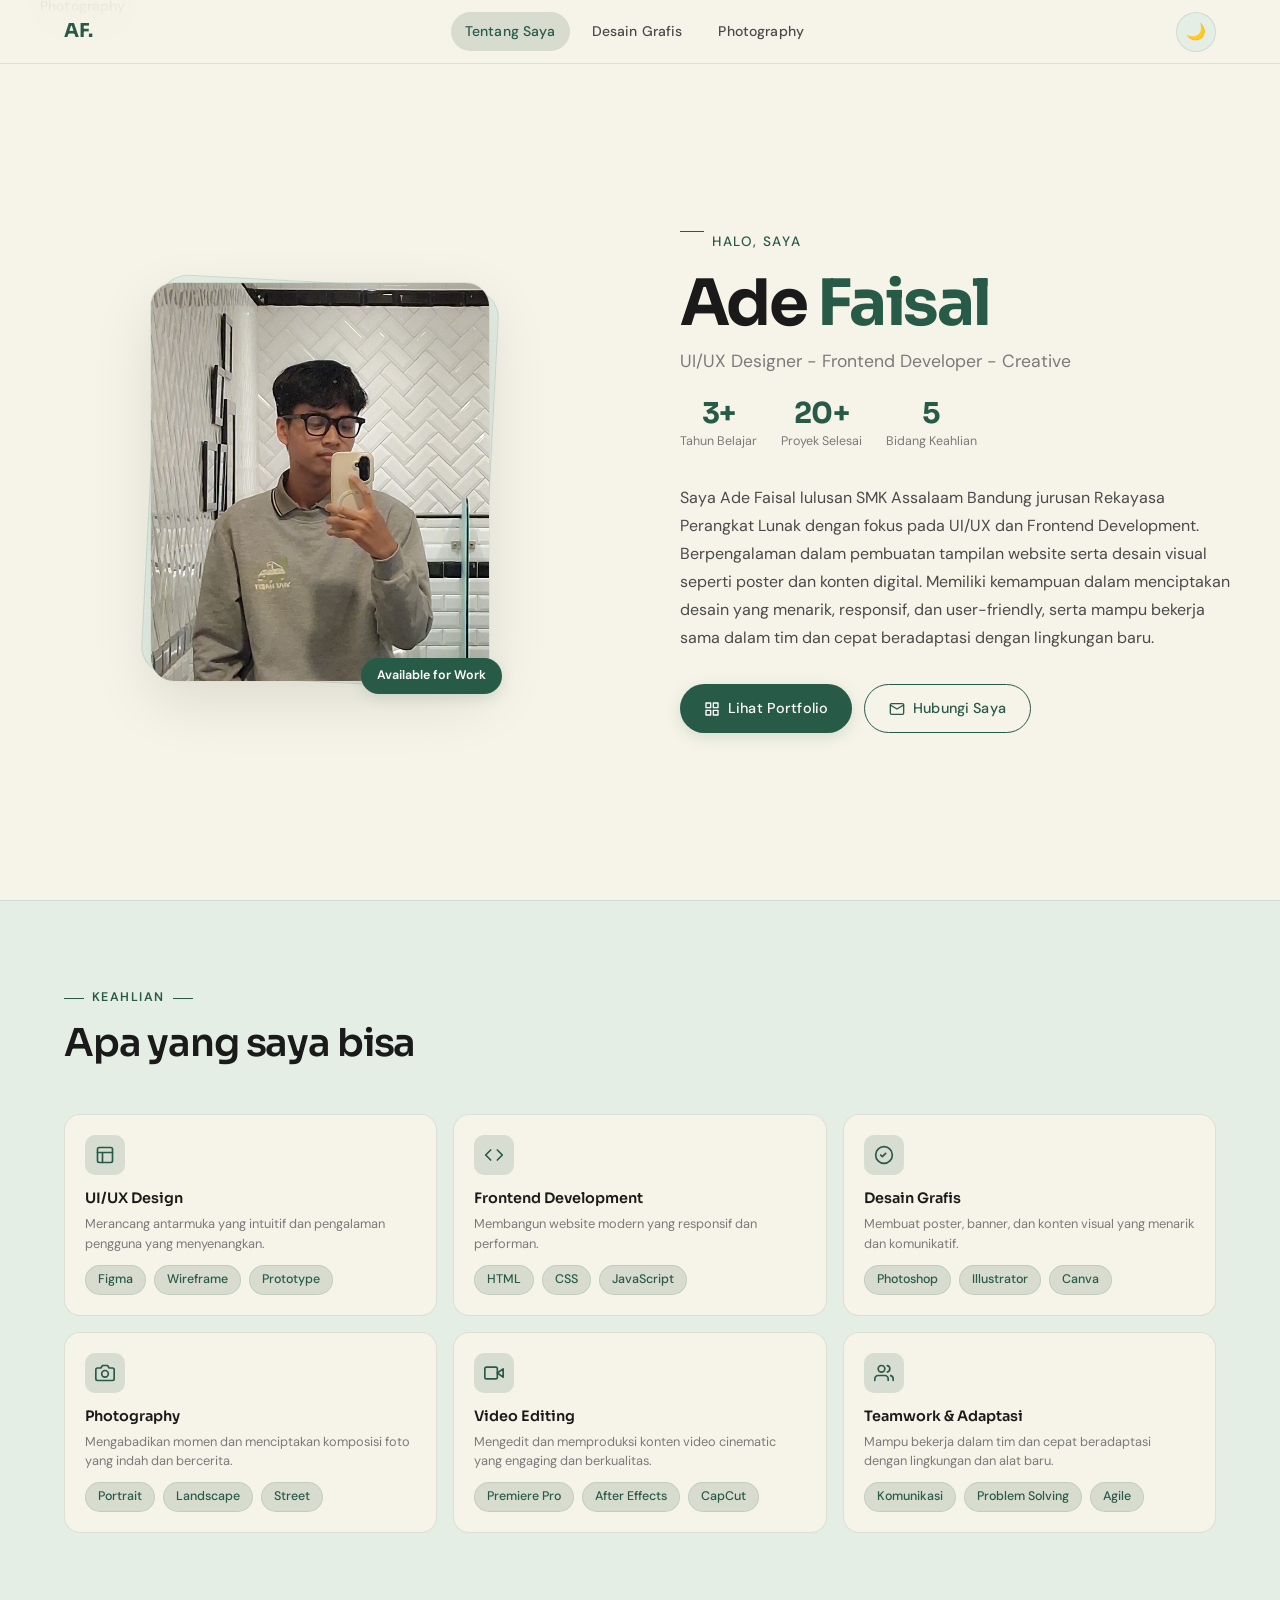
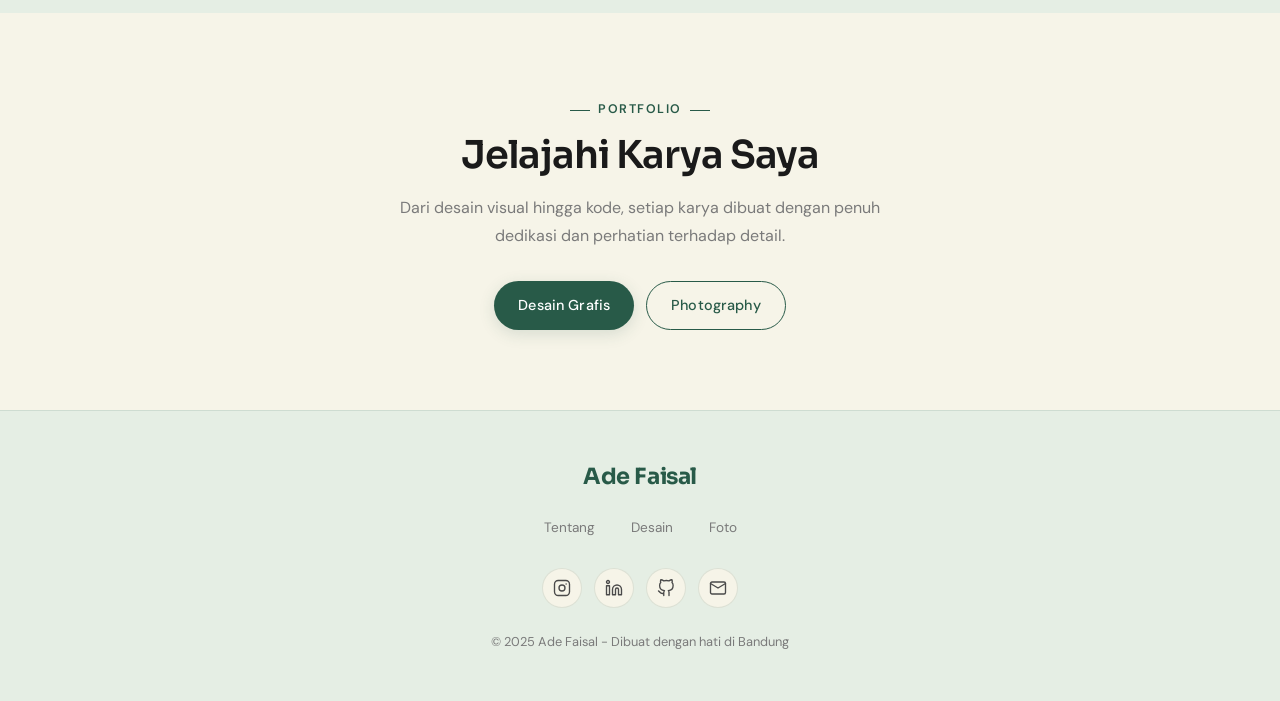
==== index.html @ 1fa2ea4e "versi 1.1" ====
<!DOCTYPE html>
<html lang="id" data-theme="light">
<head>
  <meta charset="UTF-8" />
  <meta name="viewport" content="width=device-width, initial-scale=1.0" />
  <title>Ade Faisal - Tentang Saya</title>
  <meta
    name="description"
    content="Portfolio Ade Faisal - UI/UX Designer, Frontend Developer, Graphic Designer, Photographer, dan Video Editor."
  />
  <link rel="stylesheet" href="style.css" />
  <link rel="preconnect" href="https://fonts.googleapis.com" />
  <link rel="preconnect" href="https://fonts.gstatic.com" crossorigin />
</head>
<body data-page="tentangku">
  <div id="loader">
    <div class="loader-inner">
      <div class="loader-logo">AF</div>
      <div class="loader-bar"></div>
    </div>
  </div>

  <nav class="navbar">
    <div class="nav-inner">
      <a class="nav-logo" href="index.html">AF.</a>

      <div class="nav-links">
        <a class="nav-link active" href="index.html">Tentang Saya</a>
        <a class="nav-link" href="designku.html">Desain Grafis</a>
        <a class="nav-link" href="fotoku.html">Photography</a>
      </div>

      <div class="nav-right">
        <button class="theme-toggle" id="themeToggle" aria-label="Toggle theme">&#127769;</button>
        <button class="hamburger" id="hamburger" aria-label="Open menu">
          <span></span><span></span><span></span>
        </button>
      </div>
    </div>
  </nav>

  <div class="mobile-menu" id="mobileMenu">
    <a class="nav-link active" href="index.html">Tentang Saya</a>
    <a class="nav-link" href="designku.html">Desain Grafis</a>
    <a class="nav-link" href="fotoku.html">Photography</a>
  </div>

  <div class="page active page-transition">
    <section class="about-hero">
      <div class="about-hero-inner">
        <div class="profile-photo-wrap fade-in">
          <div class="profile-photo-frame">
            <div class="profile-photo-bg"></div>
            <div class="profile-photo">
              <div class="profile-photo-placeholder">
                <img src="fotoku/ade/ade4.jpg" alt="Ade Faisal" class="profile-photo-img">
              </div>
            </div>
            <div class="profile-badge">Available for Work</div>
          </div>
        </div>

        <div class="about-content">
          <p class="about-greeting fade-in fade-in-delay-1">Halo, Saya</p>
          <h1 class="heading-xl about-title fade-in fade-in-delay-1">
            Ade <span class="text-accent">Faisal</span>
          </h1>
          <p class="about-subtitle fade-in fade-in-delay-2">
            UI/UX Designer - Frontend Developer - Creative
          </p>

          <div class="about-stats fade-in fade-in-delay-2">
            <div class="stat-item">
              <div class="stat-num">3+</div>
              <div class="stat-label">Tahun Belajar</div>
            </div>
            <div class="stat-item">
              <div class="stat-num">20+</div>
              <div class="stat-label">Proyek Selesai</div>
            </div>
            <div class="stat-item">
              <div class="stat-num">5</div>
              <div class="stat-label">Bidang Keahlian</div>
            </div>
          </div>

          <p class="about-desc fade-in fade-in-delay-3">
            Saya Ade Faisal lulusan SMK Assalaam Bandung jurusan Rekayasa Perangkat Lunak
            dengan fokus pada UI/UX dan Frontend Development. Berpengalaman dalam pembuatan
            tampilan website serta desain visual seperti poster dan konten digital. Memiliki
            kemampuan dalam menciptakan desain yang menarik, responsif, dan user-friendly,
            serta mampu bekerja sama dalam tim dan cepat beradaptasi dengan lingkungan baru.
          </p>

          <div class="about-cta fade-in fade-in-delay-4">
            <a class="btn btn-primary" href="designku.html">
              <svg width="16" height="16" viewBox="0 0 24 24" fill="none" stroke="currentColor" stroke-width="2" stroke-linecap="round" stroke-linejoin="round"><rect x="3" y="3" width="7" height="7"/><rect x="14" y="3" width="7" height="7"/><rect x="14" y="14" width="7" height="7"/><rect x="3" y="14" width="7" height="7"/></svg>
              Lihat Portfolio
            </a>
            <a class="btn btn-outline" href="mailto:adefaisalaja2@gmail.com?subject=Halo Ade Faisal&body=Halo, saya tertarik dengan portfolio Anda">
              <svg width="16" height="16" viewBox="0 0 24 24" fill="none" stroke="currentColor" stroke-width="2" stroke-linecap="round" stroke-linejoin="round"><path d="M4 4h16c1.1 0 2 .9 2 2v12c0 1.1-.9 2-2 2H4c-1.1 0-2-.9-2-2V6c0-1.1.9-2 2-2z"/><polyline points="22,6 12,12 2,6"/></svg>
              Hubungi Saya
            </a>
          </div>
        </div>
      </div>
    </section>

    <section class="skills-section">
      <div class="section">
        <div class="page-header" style="padding:0 0 48px;text-align:left;">
          <div class="section-label">Keahlian</div>
          <h2 class="heading-lg fade-in">Apa yang saya bisa</h2>
        </div>

        <div class="skills-grid">
          <div class="skill-card fade-in">
            <div class="skill-icon">
              <svg width="20" height="20" viewBox="0 0 24 24" fill="none" stroke="currentColor" stroke-width="2" stroke-linecap="round" stroke-linejoin="round"><rect x="3" y="3" width="18" height="18" rx="2"/><path d="M3 9h18M9 21V9"/></svg>
            </div>
            <div class="skill-name">UI/UX Design</div>
            <div class="skill-desc">Merancang antarmuka yang intuitif dan pengalaman pengguna yang menyenangkan.</div>
            <div class="skill-tags" style="margin-top:12px;">
              <span class="skill-tag">Figma</span>
              <span class="skill-tag">Wireframe</span>
              <span class="skill-tag">Prototype</span>
            </div>
          </div>

          <div class="skill-card fade-in fade-in-delay-1">
            <div class="skill-icon">
              <svg width="20" height="20" viewBox="0 0 24 24" fill="none" stroke="currentColor" stroke-width="2" stroke-linecap="round" stroke-linejoin="round"><polyline points="16 18 22 12 16 6"/><polyline points="8 6 2 12 8 18"/></svg>
            </div>
            <div class="skill-name">Frontend Development</div>
            <div class="skill-desc">Membangun website modern yang responsif dan performan.</div>
            <div class="skill-tags" style="margin-top:12px;">
              <span class="skill-tag">HTML</span>
              <span class="skill-tag">CSS</span>
              <span class="skill-tag">JavaScript</span>
            </div>
          </div>

          <div class="skill-card fade-in fade-in-delay-2">
            <div class="skill-icon">
              <svg width="20" height="20" viewBox="0 0 24 24" fill="none" stroke="currentColor" stroke-width="2" stroke-linecap="round" stroke-linejoin="round"><circle cx="12" cy="12" r="10"/><path d="M8 12l2 2 4-4"/></svg>
            </div>
            <div class="skill-name">Desain Grafis</div>
            <div class="skill-desc">Membuat poster, banner, dan konten visual yang menarik dan komunikatif.</div>
            <div class="skill-tags" style="margin-top:12px;">
              <span class="skill-tag">Photoshop</span>
              <span class="skill-tag">Illustrator</span>
              <span class="skill-tag">Canva</span>
            </div>
          </div>

          <div class="skill-card fade-in">
            <div class="skill-icon">
              <svg width="20" height="20" viewBox="0 0 24 24" fill="none" stroke="currentColor" stroke-width="2" stroke-linecap="round" stroke-linejoin="round"><path d="M23 19a2 2 0 0 1-2 2H3a2 2 0 0 1-2-2V8a2 2 0 0 1 2-2h4l2-3h6l2 3h4a2 2 0 0 1 2 2z"/><circle cx="12" cy="13" r="4"/></svg>
            </div>
            <div class="skill-name">Photography</div>
            <div class="skill-desc">Mengabadikan momen dan menciptakan komposisi foto yang indah dan bercerita.</div>
            <div class="skill-tags" style="margin-top:12px;">
              <span class="skill-tag">Portrait</span>
              <span class="skill-tag">Landscape</span>
              <span class="skill-tag">Street</span>
            </div>
          </div>

          <div class="skill-card fade-in fade-in-delay-1">
            <div class="skill-icon">
              <svg width="20" height="20" viewBox="0 0 24 24" fill="none" stroke="currentColor" stroke-width="2" stroke-linecap="round" stroke-linejoin="round"><polygon points="23 7 16 12 23 17 23 7"/><rect x="1" y="5" width="15" height="14" rx="2"/></svg>
            </div>
            <div class="skill-name">Video Editing</div>
            <div class="skill-desc">Mengedit dan memproduksi konten video cinematic yang engaging dan berkualitas.</div>
            <div class="skill-tags" style="margin-top:12px;">
              <span class="skill-tag">Premiere Pro</span>
              <span class="skill-tag">After Effects</span>
              <span class="skill-tag">CapCut</span>
            </div>
          </div>

          <div class="skill-card fade-in fade-in-delay-2">
            <div class="skill-icon">
              <svg width="20" height="20" viewBox="0 0 24 24" fill="none" stroke="currentColor" stroke-width="2" stroke-linecap="round" stroke-linejoin="round"><path d="M17 21v-2a4 4 0 0 0-4-4H5a4 4 0 0 0-4 4v2"/><circle cx="9" cy="7" r="4"/><path d="M23 21v-2a4 4 0 0 0-3-3.87"/><path d="M16 3.13a4 4 0 0 1 0 7.75"/></svg>
            </div>
            <div class="skill-name">Teamwork & Adaptasi</div>
            <div class="skill-desc">Mampu bekerja dalam tim dan cepat beradaptasi dengan lingkungan dan alat baru.</div>
            <div class="skill-tags" style="margin-top:12px;">
              <span class="skill-tag">Komunikasi</span>
              <span class="skill-tag">Problem Solving</span>
              <span class="skill-tag">Agile</span>
            </div>
          </div>
        </div>
      </div>
    </section>

    <section class="section" style="text-align:center;padding-bottom:80px;">
      <div class="fade-in" style="max-width:540px;margin:0 auto;">
        <div class="section-label" style="justify-content:center;">Portfolio</div>
        <h2 class="heading-lg" style="margin-bottom:16px;">Jelajahi Karya Saya</h2>
        <p style="color:var(--text-muted);margin-bottom:32px;line-height:1.7;">
          Dari desain visual hingga kode, setiap karya dibuat dengan penuh dedikasi
          dan perhatian terhadap detail.
        </p>
        <div style="display:flex;gap:12px;justify-content:center;flex-wrap:wrap;">
          <a class="btn btn-primary" href="designku.html">Desain Grafis</a>
          <a class="btn btn-outline" href="fotoku.html">Photography</a>
        </div>
      </div>
    </section>

    <footer class="footer">
      <div class="footer-logo">Ade Faisal</div>
      <nav class="footer-links">
        <a class="active" href="index.html">Tentang</a>
        <a href="designku.html">Desain</a>
        <a href="fotoku.html">Foto</a>
      </nav>
      <div class="social-links">
        <a class="social-link" href="https://www.instagram.com/isaallajh/" target="_blank" rel="noopener" aria-label="Instagram">
          <svg width="18" height="18" viewBox="0 0 24 24" fill="none" stroke="currentColor" stroke-width="1.8" stroke-linecap="round" stroke-linejoin="round"><rect x="2" y="2" width="20" height="20" rx="5"/><circle cx="12" cy="12" r="4"/><circle cx="17.5" cy="6.5" r="1" fill="currentColor" stroke="none"/></svg>
        </a>
        <a class="social-link" href="https://linkedin.com/" target="_blank" rel="noopener" aria-label="LinkedIn">
          <svg width="18" height="18" viewBox="0 0 24 24" fill="none" stroke="currentColor" stroke-width="1.8" stroke-linecap="round" stroke-linejoin="round"><path d="M16 8a6 6 0 0 1 6 6v7h-4v-7a2 2 0 0 0-2-2 2 2 0 0 0-2 2v7h-4v-7a6 6 0 0 1 6-6z"/><rect x="2" y="9" width="4" height="12"/><circle cx="4" cy="4" r="2"/></svg>
        </a>
        <a class="social-link" href="https://github.com/isaall7" target="_blank" rel="noopener" aria-label="GitHub">
          <svg width="18" height="18" viewBox="0 0 24 24" fill="none" stroke="currentColor" stroke-width="1.8" stroke-linecap="round" stroke-linejoin="round"><path d="M9 19c-5 1.5-5-2.5-7-3m14 6v-3.87a3.37 3.37 0 0 0-.94-2.61c3.14-.35 6.44-1.54 6.44-7A5.44 5.44 0 0 0 20 4.77 5.07 5.07 0 0 0 19.91 1S18.73.65 16 2.48a13.38 13.38 0 0 0-7 0C6.27.65 5.09 1 5.09 1A5.07 5.07 0 0 0 5 4.77a5.44 5.44 0 0 0-1.5 3.78c0 5.42 3.3 6.61 6.44 7A3.37 3.37 0 0 0 9 18.13V22"/></svg>
        </a>
        <a class="social-link" href="mailto:adefaisalaja2@gmail.com?subject=Halo Ade Faisal&body=Halo, saya tertarik dengan portfolio Anda">
          <svg width="18" height="18" viewBox="0 0 24 24" fill="none" stroke="currentColor" stroke-width="1.8" stroke-linecap="round" stroke-linejoin="round"><path d="M4 4h16c1.1 0 2 .9 2 2v12c0 1.1-.9 2-2 2H4c-1.1 0-2-.9-2-2V6c0-1.1.9-2 2-2z"/><polyline points="22,6 12,12 2,6"/></svg>
        </a>
      </div>
      <p class="footer-copy">&copy; 2025 Ade Faisal - Dibuat dengan hati di Bandung</p>
    </footer>
  </div>

  <script src="script.js"></script>
</body>
</html>
---- style.css ----
/* ============================================================
   ADE FAISAL PORTFOLIO — style.css
   Modern Minimalist · Apple-Style · Dark/Light Mode
   ============================================================ */

/* ─── Google Fonts ─────────────────────────────────────────── */
@import url('https://fonts.googleapis.com/css2?family=Sora:wght@300;400;500;600;700&family=DM+Sans:ital,wght@0,300;0,400;0,500;0,600;1,300&display=swap');

/* ─── CSS Variables ────────────────────────────────────────── */
:root {
  /* Light Mode */
  --bg-primary:    #F6F4E8;
  --bg-secondary:  #E5EEE4;
  --bg-card:       #EDEEE4;
  --text-primary:  #1a1a1a;
  --text-secondary:#4a4a4a;
  --text-muted:    #7a7a7a;
  --accent:        #285A48;
  --accent-light:  #3d7d65;
  --accent-glow:   rgba(40,90,72,0.15);
  --border:        rgba(40,90,72,0.12);
  --border-hover:  rgba(40,90,72,0.3);
  --shadow-sm:     0 2px 12px rgba(0,0,0,0.06);
  --shadow-md:     0 8px 32px rgba(0,0,0,0.08);
  --shadow-lg:     0 20px 60px rgba(0,0,0,0.1);
  --nav-bg:        rgba(246,244,232,0.85);
  --overlay:       rgba(0,0,0,0.5);
  --transition:    0.35s cubic-bezier(0.4,0,0.2,1);
}

[data-theme="dark"] {
  --bg-primary:    #091413;
  --bg-secondary:  #0f1e1c;
  --bg-card:       #285A48;
  --text-primary:  #f0ede0;
  --text-secondary:#c5c0a8;
  --text-muted:    #8a8a7a;
  --accent:        #5dbf96;
  --accent-light:  #7dd4ae;
  --accent-glow:   rgba(93,191,150,0.15);
  --border:        rgba(93,191,150,0.12);
  --border-hover:  rgba(93,191,150,0.3);
  --shadow-sm:     0 2px 12px rgba(0,0,0,0.3);
  --shadow-md:     0 8px 32px rgba(0,0,0,0.4);
  --shadow-lg:     0 20px 60px rgba(0,0,0,0.5);
  --nav-bg:        rgba(9,20,19,0.9);
  --overlay:       rgba(0,0,0,0.75);
}

/* ─── Reset & Base ─────────────────────────────────────────── */
*, *::before, *::after { box-sizing: border-box; margin: 0; padding: 0; }

html {
  scroll-behavior: smooth;
  font-size: 16px;
}

body {
  font-family: 'DM Sans', sans-serif;
  background-color: var(--bg-primary);
  color: var(--text-primary);
  line-height: 1.6;
  transition: background-color var(--transition), color var(--transition);
  overflow-x: hidden;
  min-height: 100vh;
}

img { max-width: 100%; display: block; }
a { text-decoration: none; color: inherit; }
button { cursor: pointer; border: none; background: none; font-family: inherit; }
ul, ol { list-style: none; }

/* ─── Loading Screen ───────────────────────────────────────── */
#loader {
  position: fixed;
  inset: 0;
  background: var(--bg-primary);
  display: flex;
  align-items: center;
  justify-content: center;
  z-index: 9999;
  transition: opacity 0.6s ease, visibility 0.6s ease;
}

#loader.hide {
  opacity: 0;
  visibility: hidden;
}

.loader-inner {
  display: flex;
  flex-direction: column;
  align-items: center;
  gap: 20px;
}

.loader-logo {
  font-family: 'Sora', sans-serif;
  font-size: 2rem;
  font-weight: 700;
  color: var(--accent);
  letter-spacing: -0.03em;
}

.loader-bar {
  width: 120px;
  height: 2px;
  background: var(--border);
  border-radius: 2px;
  overflow: hidden;
}

.loader-bar::after {
  content: '';
  display: block;
  height: 100%;
  background: var(--accent);
  border-radius: 2px;
  animation: loadBar 1.2s ease forwards;
}

@keyframes loadBar {
  from { width: 0; }
  to { width: 100%; }
}

/* ─── Navbar ───────────────────────────────────────────────── */
.navbar {
  position: fixed;
  top: 0;
  left: 0;
  right: 0;
  height: 64px;
  background: var(--nav-bg);
  backdrop-filter: blur(20px);
  -webkit-backdrop-filter: blur(20px);
  border-bottom: 1px solid var(--border);
  z-index: 1000;
  transition: background var(--transition), border-color var(--transition);
}

.nav-inner {
  max-width: 1200px;
  margin: 0 auto;
  padding: 0 24px;
  height: 100%;
  display: flex;
  align-items: center;
  justify-content: space-between;
}

.nav-logo {
  font-family: 'Sora', sans-serif;
  font-size: 1.2rem;
  font-weight: 700;
  color: var(--accent);
  letter-spacing: -0.02em;
}

.nav-links {
  display: flex;
  align-items: center;
  gap: 8px;
}

.nav-link {
  font-size: 0.875rem;
  font-weight: 500;
  color: var(--text-secondary);
  padding: 8px 14px;
  border-radius: 50px;
  transition: all var(--transition);
  letter-spacing: 0.01em;
}

.nav-link:hover,
.nav-link.active {
  color: var(--accent);
  background: var(--accent-glow);
}

.nav-right {
  display: flex;
  align-items: center;
  gap: 12px;
}

/* Dark Mode Toggle */
.theme-toggle {
  width: 40px;
  height: 40px;
  border-radius: 50%;
  background: var(--bg-secondary);
  border: 1px solid var(--border);
  display: flex;
  align-items: center;
  justify-content: center;
  color: var(--text-secondary);
  font-size: 1rem;
  transition: all var(--transition);
}

.theme-toggle:hover {
  background: var(--accent-glow);
  color: var(--accent);
  border-color: var(--border-hover);
}

/* Hamburger */
.hamburger {
  display: none;
  flex-direction: column;
  gap: 5px;
  width: 40px;
  height: 40px;
  align-items: center;
  justify-content: center;
  border-radius: 50%;
  background: var(--bg-secondary);
  border: 1px solid var(--border);
  transition: all var(--transition);
}

.hamburger span {
  display: block;
  width: 18px;
  height: 1.5px;
  background: var(--text-primary);
  border-radius: 2px;
  transition: all var(--transition);
}

.hamburger.open span:nth-child(1) { transform: translateY(6.5px) rotate(45deg); }
.hamburger.open span:nth-child(2) { opacity: 0; }
.hamburger.open span:nth-child(3) { transform: translateY(-6.5px) rotate(-45deg); }

/* Mobile Menu */
.mobile-menu {
  position: fixed;
  top: 64px;
  left: 0;
  right: 0;
  background: var(--nav-bg);
  backdrop-filter: blur(20px);
  border-bottom: 1px solid var(--border);
  padding: 16px 24px;
  display: flex;
  flex-direction: column;
  gap: 4px;
  transform: translateY(-110%);
  transition: transform var(--transition);
  z-index: 999;
}

.mobile-menu.open {
  transform: translateY(0);
}

.mobile-menu .nav-link {
  padding: 12px 16px;
  border-radius: 12px;
}

/* ─── Page Wrapper ─────────────────────────────────────────── */
.page {
  display: none;
  min-height: 100vh;
  padding-top: 64px;
}

.page.active { display: block; }

/* ─── Section Base ─────────────────────────────────────────── */
.section {
  padding: 80px 24px;
  max-width: 1200px;
  margin: 0 auto;
}

.section-sm {
  padding: 48px 24px;
}

/* ─── Typography ───────────────────────────────────────────── */
.heading-xl {
  font-family: 'Sora', sans-serif;
  font-size: clamp(2.4rem, 6vw, 4rem);
  font-weight: 700;
  letter-spacing: -0.04em;
  line-height: 1.1;
  color: var(--text-primary);
}

.heading-lg {
  font-family: 'Sora', sans-serif;
  font-size: clamp(1.6rem, 4vw, 2.4rem);
  font-weight: 600;
  letter-spacing: -0.03em;
  line-height: 1.2;
}

.heading-md {
  font-family: 'Sora', sans-serif;
  font-size: 1.2rem;
  font-weight: 600;
  letter-spacing: -0.01em;
}

.text-accent { color: var(--accent); }
.text-muted { color: var(--text-muted); }
.text-secondary { color: var(--text-secondary); }

/* ─── Cards ────────────────────────────────────────────────── */
.card {
  background: var(--bg-secondary);
  border: 1px solid var(--border);
  border-radius: 20px;
  padding: 28px;
  transition: all var(--transition);
  box-shadow: var(--shadow-sm);
}

.card:hover {
  border-color: var(--border-hover);
  box-shadow: var(--shadow-md);
  transform: translateY(-2px);
}

/* ─── Buttons ──────────────────────────────────────────────── */
.btn {
  display: inline-flex;
  align-items: center;
  gap: 8px;
  padding: 12px 24px;
  border-radius: 50px;
  font-size: 0.9rem;
  font-weight: 500;
  font-family: 'DM Sans', sans-serif;
  transition: all var(--transition);
  letter-spacing: 0.01em;
}

.btn-primary {
  background: var(--accent);
  color: #fff;
  box-shadow: 0 4px 16px var(--accent-glow);
}

.btn-primary:hover {
  background: var(--accent-light);
  transform: translateY(-1px);
  box-shadow: 0 8px 24px var(--accent-glow);
}

.btn-outline {
  background: transparent;
  color: var(--accent);
  border: 1.5px solid var(--accent);
}

.btn-outline:hover {
  background: var(--accent-glow);
  transform: translateY(-1px);
}

/* ─── Fade-in Animation ────────────────────────────────────── */
.fade-in {
  opacity: 0;
  transform: translateY(24px);
  transition: opacity 0.6s ease, transform 0.6s ease;
}

.fade-in.visible {
  opacity: 1;
  transform: translateY(0);
}

.fade-in-delay-1 { transition-delay: 0.1s; }
.fade-in-delay-2 { transition-delay: 0.2s; }
.fade-in-delay-3 { transition-delay: 0.3s; }
.fade-in-delay-4 { transition-delay: 0.4s; }

/* ─── Gallery Grid ─────────────────────────────────────────── */
.gallery-grid {
  display: grid;
  grid-template-columns: repeat(4, 1fr);
  gap: 16px;
}

.gallery-item {
  position: relative;
  border-radius: 16px;
  overflow: hidden;
  aspect-ratio: 1;
  cursor: pointer;
  background: var(--bg-secondary);
  border: 1px solid var(--border);
  box-shadow: var(--shadow-sm);
  content-visibility: auto;
  contain-intrinsic-size: 320px;
  transition: all var(--transition);
}

.gallery-item:hover {
  transform: translateY(-4px);
  box-shadow: var(--shadow-md);
  border-color: var(--border-hover);
}

.gallery-item img {
  width: 100%;
  height: 100%;
  object-fit: cover;
  opacity: 0;
  transition: transform 0.5s ease;
}

.gallery-item.is-loaded img {
  opacity: 1;
  transition: opacity 0.35s ease, transform 0.5s ease;
}

.gallery-item:hover img {
  transform: scale(1.04);
}

.media-shell {
  position: absolute;
  inset: 0;
  background:
    linear-gradient(
      110deg,
      transparent 0%,
      rgba(255,255,255,0.08) 35%,
      rgba(255,255,255,0.22) 50%,
      rgba(255,255,255,0.08) 65%,
      transparent 100%
    ),
    linear-gradient(135deg, var(--bg-card), var(--bg-secondary));
  background-size: 220% 100%, 100% 100%;
  animation: shimmer 1.4s linear infinite;
}

.gallery-item.is-loaded .media-shell {
  opacity: 0;
  visibility: hidden;
  transition: opacity 0.3s ease, visibility 0.3s ease;
}

.gallery-overlay {
  position: absolute;
  inset: 0;
  background: linear-gradient(to top, rgba(0,0,0,0.5) 0%, transparent 60%);
  opacity: 0;
  transition: opacity var(--transition);
  display: flex;
  align-items: flex-end;
  padding: 16px;
}

.gallery-item:hover .gallery-overlay { opacity: 1; }

.gallery-overlay span {
  color: #fff;
  font-size: 0.8rem;
  font-weight: 500;
  background: rgba(255,255,255,0.15);
  backdrop-filter: blur(4px);
  padding: 4px 10px;
  border-radius: 20px;
}

/* Photo Grid (portrait ratio) */
.photo-grid .gallery-item {
  aspect-ratio: 4/5;
}

/* Video Grid */
.video-grid .gallery-item {
  aspect-ratio: 16/9;
}

.play-icon {
  position: absolute;
  inset: 0;
  display: flex;
  align-items: center;
  justify-content: center;
  opacity: 0;
  transition: opacity var(--transition);
}

.play-icon::before {
  content: '';
  width: 44px;
  height: 44px;
  background: rgba(255,255,255,0.9);
  border-radius: 50%;
  display: flex;
  align-items: center;
  justify-content: center;
}

.play-icon svg {
  position: absolute;
  color: #1a1a1a;
}

.gallery-item:hover .play-icon { opacity: 1; }

/* ─── Modal ────────────────────────────────────────────────── */
.modal {
  position: fixed;
  inset: 0;
  z-index: 2000;
  display: flex;
  align-items: center;
  justify-content: center;
  padding: 24px;
  opacity: 0;
  visibility: hidden;
  transition: all 0.3s ease;
}

.modal.open {
  opacity: 1;
  visibility: visible;
}

.modal-backdrop {
  position: absolute;
  inset: 0;
  background: var(--overlay);
  backdrop-filter: blur(12px);
  -webkit-backdrop-filter: blur(12px);
}

.modal-content {
  position: relative;
  z-index: 1;
  max-width: 90vw;
  max-height: 90vh;
  border-radius: 20px;
  overflow: hidden;
  box-shadow: var(--shadow-lg);
  transform: scale(0.95);
  transition: transform 0.3s ease;
}

.modal.open .modal-content {
  transform: scale(1);
}

.modal-content img {
  max-width: 90vw;
  max-height: 85vh;
  object-fit: contain;
  display: block;
}

.modal-close {
  position: fixed;
  top: 20px;
  right: 20px;
  z-index: 10;
  width: 40px;
  height: 40px;
  border-radius: 50%;
  background: rgba(255,255,255,0.15);
  backdrop-filter: blur(8px);
  border: 1px solid rgba(255,255,255,0.2);
  color: #fff;
  font-size: 1.1rem;
  display: flex;
  align-items: center;
  justify-content: center;
  transition: all var(--transition);
  cursor: pointer;
}

.modal-close:hover {
  background: rgba(255,255,255,0.25);
  transform: scale(1.1);
}

/* Video Modal */
.modal-video {
  background: #000;
  border-radius: 16px;
  overflow: hidden;
  width: min(800px, 90vw);
}

.modal-video video,
.modal-video iframe {
  width: 100%;
  aspect-ratio: 16/9;
  display: block;
  border: none;
}

/* ─── ABOUT PAGE ───────────────────────────────────────────── */
.about-hero {
  min-height: calc(100vh - 64px);
  display: flex;
  align-items: center;
  padding: 80px 24px;
}

.about-hero-inner {
  max-width: 1200px;
  margin: 0 auto;
  width: 100%;
  display: grid;
  grid-template-columns: 1fr 1fr;
  gap: 80px;
  align-items: center;
}

/* Profile Photo */
.profile-photo-wrap {
  position: relative;
  display: flex;
  justify-content: center;
}
.profile-photo-img {
    width: 130%;
    height: 100%;
    object-fit: cover;
}

.profile-photo-frame {
  position: relative;
  width: 340px;
  height: 400px;
}

.profile-photo-bg {
  position: absolute;
  inset: 0;
  background: var(--bg-secondary);
  border-radius: 28px;
  border: 1px solid var(--border);
  transform: rotate(3deg);
  transition: all var(--transition);
}

.profile-photo-frame:hover .profile-photo-bg {
  transform: rotate(5deg);
}

.profile-photo {
  position: relative;
  width: 100%;
  height: 100%;
  border-radius: 24px;
  overflow: hidden;
  border: 1px solid var(--border);
  box-shadow: var(--shadow-lg);
}

.profile-photo img {
  width: 100%;
  height: 100%;
  object-fit: cover;
}

/* Placeholder if no photo */
.profile-photo-placeholder {
  width: 100%;
  height: 100%;
  background: linear-gradient(135deg, var(--bg-secondary), var(--bg-card));
  display: flex;
  flex-direction: column;
  align-items: center;
  justify-content: center;
  gap: 12px;
  color: var(--text-muted);
  font-size: 0.9rem;
}

.profile-photo-placeholder .initials {
  font-family: 'Sora', sans-serif;
  font-size: 3rem;
  font-weight: 700;
  color: var(--accent);
  letter-spacing: -0.03em;
}

.profile-badge {
  position: absolute;
  bottom: -12px;
  right: -12px;
  background: var(--accent);
  color: #fff;
  padding: 8px 16px;
  border-radius: 50px;
  font-size: 0.78rem;
  font-weight: 600;
  box-shadow: 0 4px 16px var(--accent-glow);
  white-space: nowrap;
}

/* About Content */
.about-greeting {
  font-size: 0.85rem;
  font-weight: 500;
  color: var(--accent);
  letter-spacing: 0.12em;
  text-transform: uppercase;
  margin-bottom: 16px;
  display: flex;
  align-items: justify;
  gap: 8px;
}

.about-greeting::before {
  content: '';
  display: block;
  width: 24px;
  height: 1.5px;
  background: var(--accent);
}

.about-title {
  margin-bottom: 8px;
}

.about-subtitle {
  color: var(--text-muted);
  font-size: 1.1rem;
  margin-bottom: 24px;
  font-weight: 400;
}

.about-desc {
  color: var(--text-secondary);
  line-height: 1.75;
  font-size: 1rem;
  margin-bottom: 32px;
}

.about-cta {
  display: flex;
  gap: 12px;
  flex-wrap: wrap;
}

/* Stats */
.about-stats {
  display: flex;
  gap: 24px;
  margin-bottom: 32px;
}

.stat-item {
  text-align: center;
}

.stat-num {
  font-family: 'Sora', sans-serif;
  font-size: 1.8rem;
  font-weight: 700;
  color: var(--accent);
  letter-spacing: -0.03em;
  line-height: 1;
}

.stat-label {
  font-size: 0.78rem;
  color: var(--text-muted);
  margin-top: 4px;
}

/* Skills */
.skills-section {
  background: var(--bg-secondary);
  border-top: 1px solid var(--border);
}

.skills-grid {
  display: grid;
  grid-template-columns: repeat(3, 1fr);
  gap: 16px;
}

.skill-card {
  background: var(--bg-primary);
  border: 1px solid var(--border);
  border-radius: 16px;
  padding: 20px;
  transition: all var(--transition);
}

.skill-card:hover {
  border-color: var(--border-hover);
  transform: translateY(-2px);
  box-shadow: var(--shadow-md);
}

.skill-icon {
  width: 40px;
  height: 40px;
  background: var(--accent-glow);
  border-radius: 10px;
  display: flex;
  align-items: center;
  justify-content: center;
  font-size: 1.2rem;
  margin-bottom: 12px;
  color: var(--accent);
}

.skill-name {
  font-family: 'Sora', sans-serif;
  font-size: 0.9rem;
  font-weight: 600;
  margin-bottom: 4px;
}

.skill-desc {
  font-size: 0.8rem;
  color: var(--text-muted);
  line-height: 1.5;
}

/* Skill bars */
.skill-tags {
  display: flex;
  flex-wrap: wrap;
  gap: 8px;
}

.skill-tag {
  padding: 4px 12px;
  border-radius: 50px;
  background: var(--accent-glow);
  color: var(--accent);
  font-size: 0.78rem;
  font-weight: 500;
  border: 1px solid var(--border);
}

/* ─── Page Headers ─────────────────────────────────────────── */
.page-header {
  padding: 80px 24px 48px;
  max-width: 1200px;
  margin: 0 auto;
  text-align: center;
}

.page-header p {
  color: var(--text-muted);
  font-size: 1rem;
  margin-top: 12px;
  max-width: 480px;
  margin-left: auto;
  margin-right: auto;
}

.section-label {
  display: inline-flex;
  align-items: center;
  gap: 8px;
  font-size: 0.78rem;
  font-weight: 600;
  color: var(--accent);
  letter-spacing: 0.12em;
  text-transform: uppercase;
  margin-bottom: 12px;
}

.section-label::before,
.section-label::after {
  content: '';
  display: block;
  width: 20px;
  height: 1.5px;
  background: var(--accent);
}

/* ─── Filter Tabs ──────────────────────────────────────────── */
.filter-tabs {
  display: flex;
  gap: 8px;
  flex-wrap: wrap;
  justify-content: center;
  margin-bottom: 40px;
}

.filter-tab {
  padding: 8px 18px;
  border-radius: 50px;
  font-size: 0.85rem;
  font-weight: 500;
  color: var(--text-secondary);
  background: var(--bg-secondary);
  border: 1px solid var(--border);
  transition: all var(--transition);
}

.filter-tab:hover,
.filter-tab.active {
  background: var(--accent);
  color: #fff;
  border-color: transparent;
  box-shadow: 0 4px 12px var(--accent-glow);
}

/* ─── Empty State ──────────────────────────────────────────── */
.empty-state {
  grid-column: 1 / -1;
  text-align: center;
  padding: 60px 20px;
  color: var(--text-muted);
}

.empty-icon {
  font-size: 2.5rem;
  margin-bottom: 12px;
  opacity: 0.5;
}

/* ─── Footer ───────────────────────────────────────────────── */
.footer {
  background: var(--bg-secondary);
  border-top: 1px solid var(--border);
  padding: 48px 24px;
  text-align: center;
}

.footer-logo {
  font-family: 'Sora', sans-serif;
  font-size: 1.4rem;
  font-weight: 700;
  color: var(--accent);
  letter-spacing: -0.02em;
  margin-bottom: 16px;
}

.footer-links {
  display: flex;
  justify-content: center;
  gap: 8px;
  margin-bottom: 24px;
  flex-wrap: wrap;
}

.footer-links a {
  font-size: 0.85rem;
  color: var(--text-muted);
  padding: 6px 14px;
  border-radius: 50px;
  transition: all var(--transition);
}

.footer-links a:hover {
  color: var(--accent);
  background: var(--accent-glow);
}

.social-links {
  display: flex;
  justify-content: center;
  gap: 12px;
  margin-bottom: 24px;
}

.social-link {
  width: 40px;
  height: 40px;
  border-radius: 50%;
  background: var(--bg-primary);
  border: 1px solid var(--border);
  display: flex;
  align-items: center;
  justify-content: center;
  color: var(--text-secondary);
  font-size: 1rem;
  transition: all var(--transition);
}

.social-link:hover {
  background: var(--accent);
  color: #fff;
  border-color: transparent;
  transform: translateY(-2px);
  box-shadow: 0 4px 12px var(--accent-glow);
}

.footer-copy {
  font-size: 0.8rem;
  color: var(--text-muted);
}

/* ─── Scrollbar ─────────────────────────────────────────────── */
::-webkit-scrollbar { width: 5px; }
::-webkit-scrollbar-track { background: var(--bg-primary); }
::-webkit-scrollbar-thumb { background: var(--border-hover); border-radius: 4px; }
::-webkit-scrollbar-thumb:hover { background: var(--accent); }

/* ─── Page Transition ───────────────────────────────────────── */
.page-transition {
  animation: pageIn 0.4s ease both;
}

@keyframes pageIn {
  from { opacity: 0; transform: translateY(12px); }
  to   { opacity: 1; transform: translateY(0); }
}

@keyframes shimmer {
  from { background-position: 200% 0, 0 0; }
  to   { background-position: -20% 0, 0 0; }
}

/* ─── Responsive ───────────────────────────────────────────── */
@media (max-width: 1024px) {
  .gallery-grid { grid-template-columns: repeat(3, 1fr); }
  .skills-grid  { grid-template-columns: repeat(2, 1fr); }
}

@media (max-width: 768px) {
  .nav-links { display: none; }
  .hamburger { display: flex; }

  .about-hero { padding: 40px 24px 60px; }
  .about-hero-inner {
    grid-template-columns: 1fr;
    gap: 40px;
    text-align: center;
  }

  .profile-photo-frame {
    width: 240px;
    height: 280px;
    margin: 0 auto;
  }

  .about-greeting { justify-content: center; }
  .about-cta { justify-content: center; }
  .about-stats { justify-content: center; }

  .gallery-grid { grid-template-columns: repeat(2, 1fr); gap: 12px; }
  .skills-grid  { grid-template-columns: repeat(2, 1fr); }

  .section { padding: 48px 20px; }
  .page-header { padding: 48px 20px 32px; }
}

@media (max-width: 480px) {
  .gallery-grid { gap: 10px; }
  .about-stats { gap: 16px; }
  .skills-grid { grid-template-columns: 1fr 1fr; }
  .stat-num { font-size: 1.4rem; }
}

/* ─── Upload Placeholder Styles ─────────────────────────────── */
.placeholder-card {
  aspect-ratio: 1;
  border-radius: 16px;
  background: var(--bg-secondary);
  border: 1.5px dashed var(--border-hover);
  display: flex;
  flex-direction: column;
  align-items: center;
  justify-content: center;
  gap: 8px;
  color: var(--text-muted);
  font-size: 0.78rem;
  transition: all var(--transition);
  cursor: pointer;
}

.placeholder-card:hover {
  border-color: var(--accent);
  color: var(--accent);
  background: var(--accent-glow);
}

.placeholder-icon {
  font-size: 1.5rem;
  opacity: 0.5;
}

/* Video placeholder */
.video-thumb-placeholder {
  aspect-ratio: 16/9;
  border-radius: 16px;
  background: var(--bg-secondary);
  border: 1.5px dashed var(--border-hover);
  display: flex;
  flex-direction: column;
  align-items: center;
  justify-content: center;
  gap: 8px;
  color: var(--text-muted);
  font-size: 0.78rem;
}

/* ─── Tooltip ────────────────────────────────────────────────── */
[data-tooltip] {
  position: relative;
}

[data-tooltip]::after {
  content: attr(data-tooltip);
  position: absolute;
  bottom: calc(100% + 8px);
  left: 50%;
  transform: translateX(-50%);
  background: var(--text-primary);
  color: var(--bg-primary);
  padding: 4px 10px;
  border-radius: 6px;
  font-size: 0.75rem;
  white-space: nowrap;
  opacity: 0;
  pointer-events: none;
  transition: opacity 0.2s ease;
}

[data-tooltip]:hover::after { opacity: 1; }

/* ─── Info banner on gallery pages ──────────────────────────── */
.upload-hint {
  background: var(--accent-glow);
  border: 1px solid var(--border-hover);
  border-radius: 12px;
  padding: 12px 20px;
  font-size: 0.85rem;
  color: var(--accent);
  text-align: center;
  margin-bottom: 32px;
  display: flex;
  align-items: center;
  justify-content: center;
  gap: 8px;
}
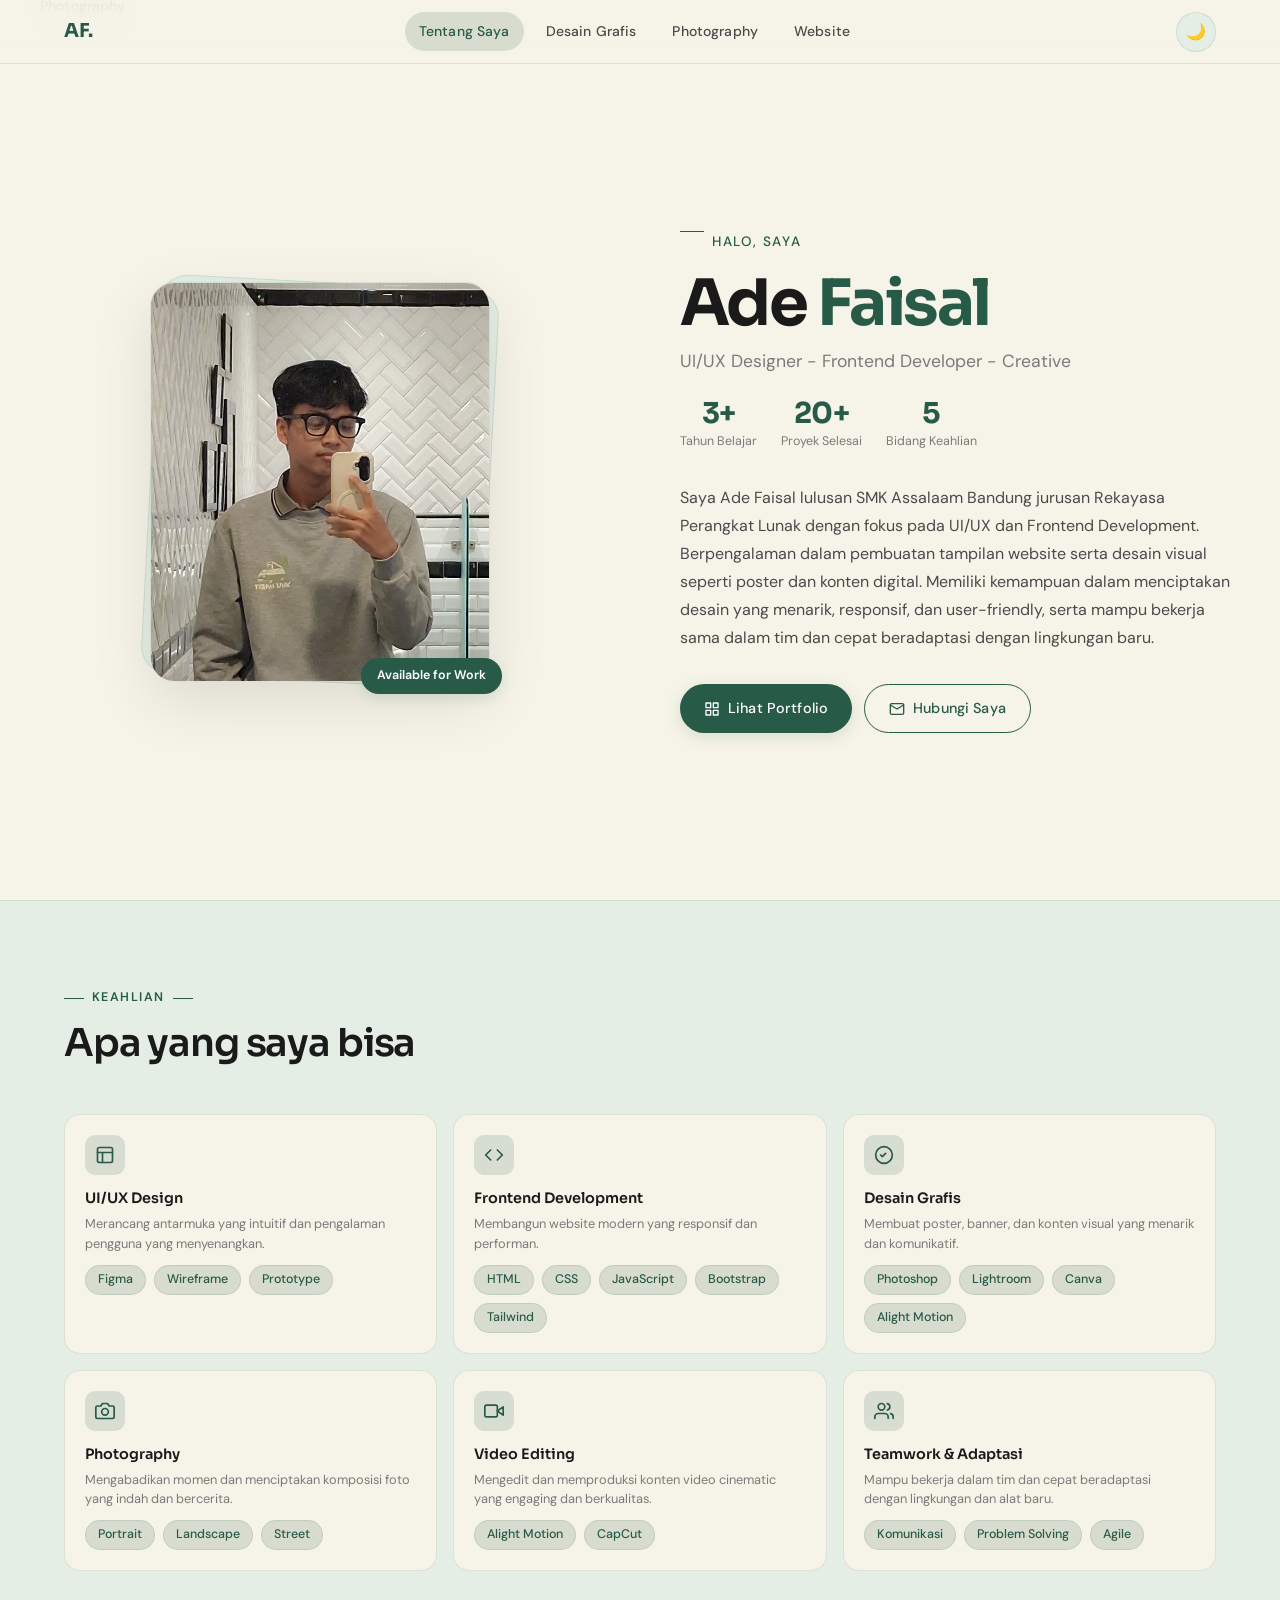
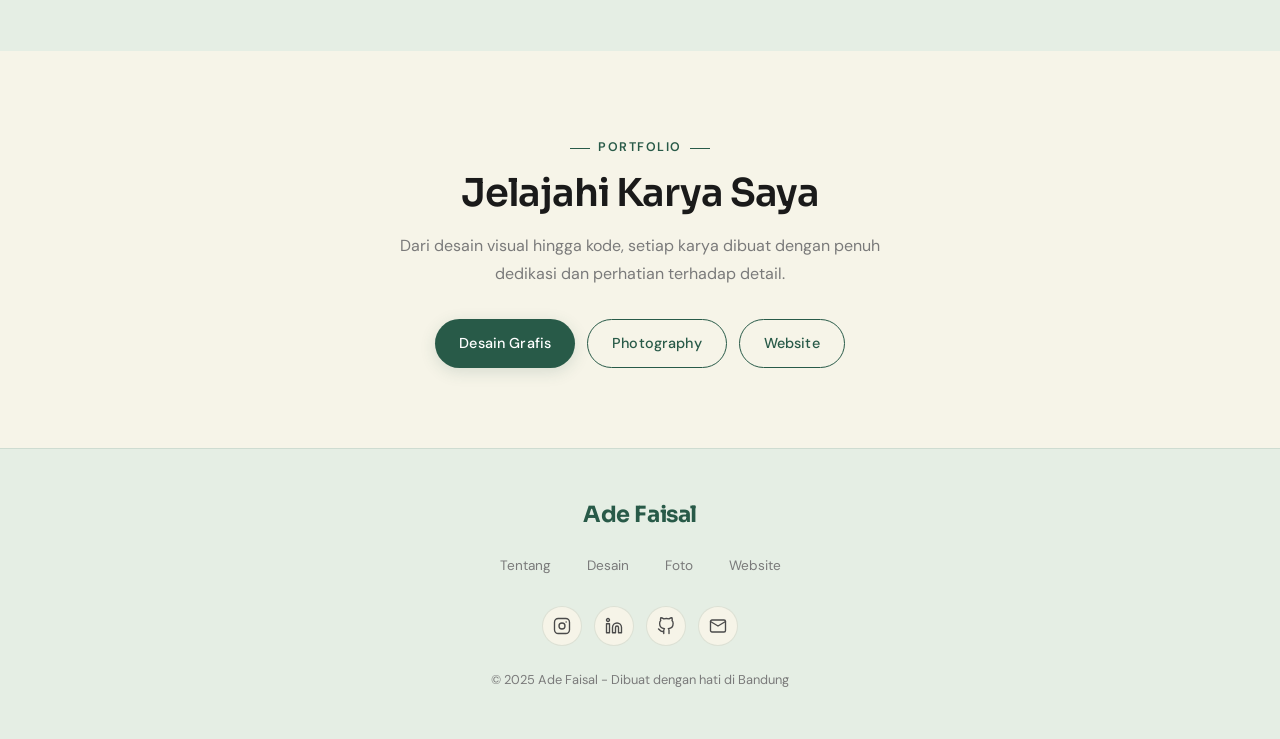
==== commit 8044c304: "versi 1.2" ====
--- a/index.html
+++ b/index.html
@@ -28,6 +28,7 @@
         <a class="nav-link active" href="index.html">Tentang Saya</a>
         <a class="nav-link" href="designku.html">Desain Grafis</a>
         <a class="nav-link" href="fotoku.html">Photography</a>
+        <a class="nav-link" href="websiteku.html">Website</a>
       </div>
 
       <div class="nav-right">
@@ -137,6 +138,8 @@
               <span class="skill-tag">HTML</span>
               <span class="skill-tag">CSS</span>
               <span class="skill-tag">JavaScript</span>
+              <span class="skill-tag">Bootstrap</span>
+              <span class="skill-tag">Tailwind</span>
             </div>
           </div>
 
@@ -148,8 +151,9 @@
             <div class="skill-desc">Membuat poster, banner, dan konten visual yang menarik dan komunikatif.</div>
             <div class="skill-tags" style="margin-top:12px;">
               <span class="skill-tag">Photoshop</span>
-              <span class="skill-tag">Illustrator</span>
+              <span class="skill-tag">Lightroom</span>
               <span class="skill-tag">Canva</span>
+              <span class="skill-tag">Alight Motion</span>
             </div>
           </div>
 
@@ -173,8 +177,7 @@
             <div class="skill-name">Video Editing</div>
             <div class="skill-desc">Mengedit dan memproduksi konten video cinematic yang engaging dan berkualitas.</div>
             <div class="skill-tags" style="margin-top:12px;">
-              <span class="skill-tag">Premiere Pro</span>
-              <span class="skill-tag">After Effects</span>
+              <span class="skill-tag">Alight Motion</span>
               <span class="skill-tag">CapCut</span>
             </div>
           </div>
@@ -206,6 +209,7 @@
         <div style="display:flex;gap:12px;justify-content:center;flex-wrap:wrap;">
           <a class="btn btn-primary" href="designku.html">Desain Grafis</a>
           <a class="btn btn-outline" href="fotoku.html">Photography</a>
+          <a class="btn btn-outline" href="websiteku.html">Website</a>
         </div>
       </div>
     </section>
@@ -216,6 +220,7 @@
         <a class="active" href="index.html">Tentang</a>
         <a href="designku.html">Desain</a>
         <a href="fotoku.html">Foto</a>
+        <a href="websiteku.html">Website</a>
       </nav>
       <div class="social-links">
         <a class="social-link" href="https://www.instagram.com/isaallajh/" target="_blank" rel="noopener" aria-label="Instagram">
--- a/style.css
+++ b/style.css
@@ -1018,6 +1018,7 @@
 @media (max-width: 1024px) {
   .gallery-grid { grid-template-columns: repeat(3, 1fr); }
   .skills-grid  { grid-template-columns: repeat(2, 1fr); }
+  .website-card { grid-template-columns: 260px 1fr; }
 }
 
 @media (max-width: 768px) {
@@ -1043,6 +1044,10 @@
 
   .gallery-grid { grid-template-columns: repeat(2, 1fr); gap: 12px; }
   .skills-grid  { grid-template-columns: repeat(2, 1fr); }
+  .website-card {
+    grid-template-columns: 1fr;
+    gap: 18px;
+  }
 
   .section { padding: 48px 20px; }
   .page-header { padding: 48px 20px 32px; }
@@ -1137,3 +1142,77 @@
   justify-content: center;
   gap: 8px;
 }
+
+/* Website project cards */
+.website-card-list {
+  display: grid;
+  gap: 24px;
+}
+
+.website-card {
+  display: grid;
+  grid-template-columns: 320px 1fr;
+  gap: 24px;
+  align-items: center;
+  background: var(--bg-secondary);
+  border: 1px solid var(--border);
+  border-radius: 24px;
+  padding: 20px;
+  box-shadow: var(--shadow-sm);
+  transition: all var(--transition);
+}
+
+.website-card:hover {
+  border-color: var(--border-hover);
+  box-shadow: var(--shadow-md);
+  transform: translateY(-3px);
+}
+
+.website-card-media {
+  border-radius: 18px;
+  overflow: hidden;
+  background: var(--bg-card);
+  border: 1px solid var(--border);
+  aspect-ratio: 16 / 10;
+}
+
+.website-card-media img {
+  width: 100%;
+  height: 100%;
+  object-fit: cover;
+}
+
+.website-card-content {
+  display: flex;
+  flex-direction: column;
+  gap: 14px;
+}
+
+.website-card-title {
+  font-family: 'Sora', sans-serif;
+  font-size: clamp(1.2rem, 2vw, 1.7rem);
+  line-height: 1.2;
+}
+
+.website-card-desc {
+  color: var(--text-secondary);
+  line-height: 1.8;
+  max-width: 60ch;
+}
+
+.website-card-tags {
+  display: flex;
+  flex-wrap: wrap;
+  gap: 10px;
+}
+
+@media (max-width: 1024px) {
+  .website-card { grid-template-columns: 260px 1fr; }
+}
+
+@media (max-width: 768px) {
+  .website-card {
+    grid-template-columns: 1fr;
+    gap: 18px;
+  }
+}
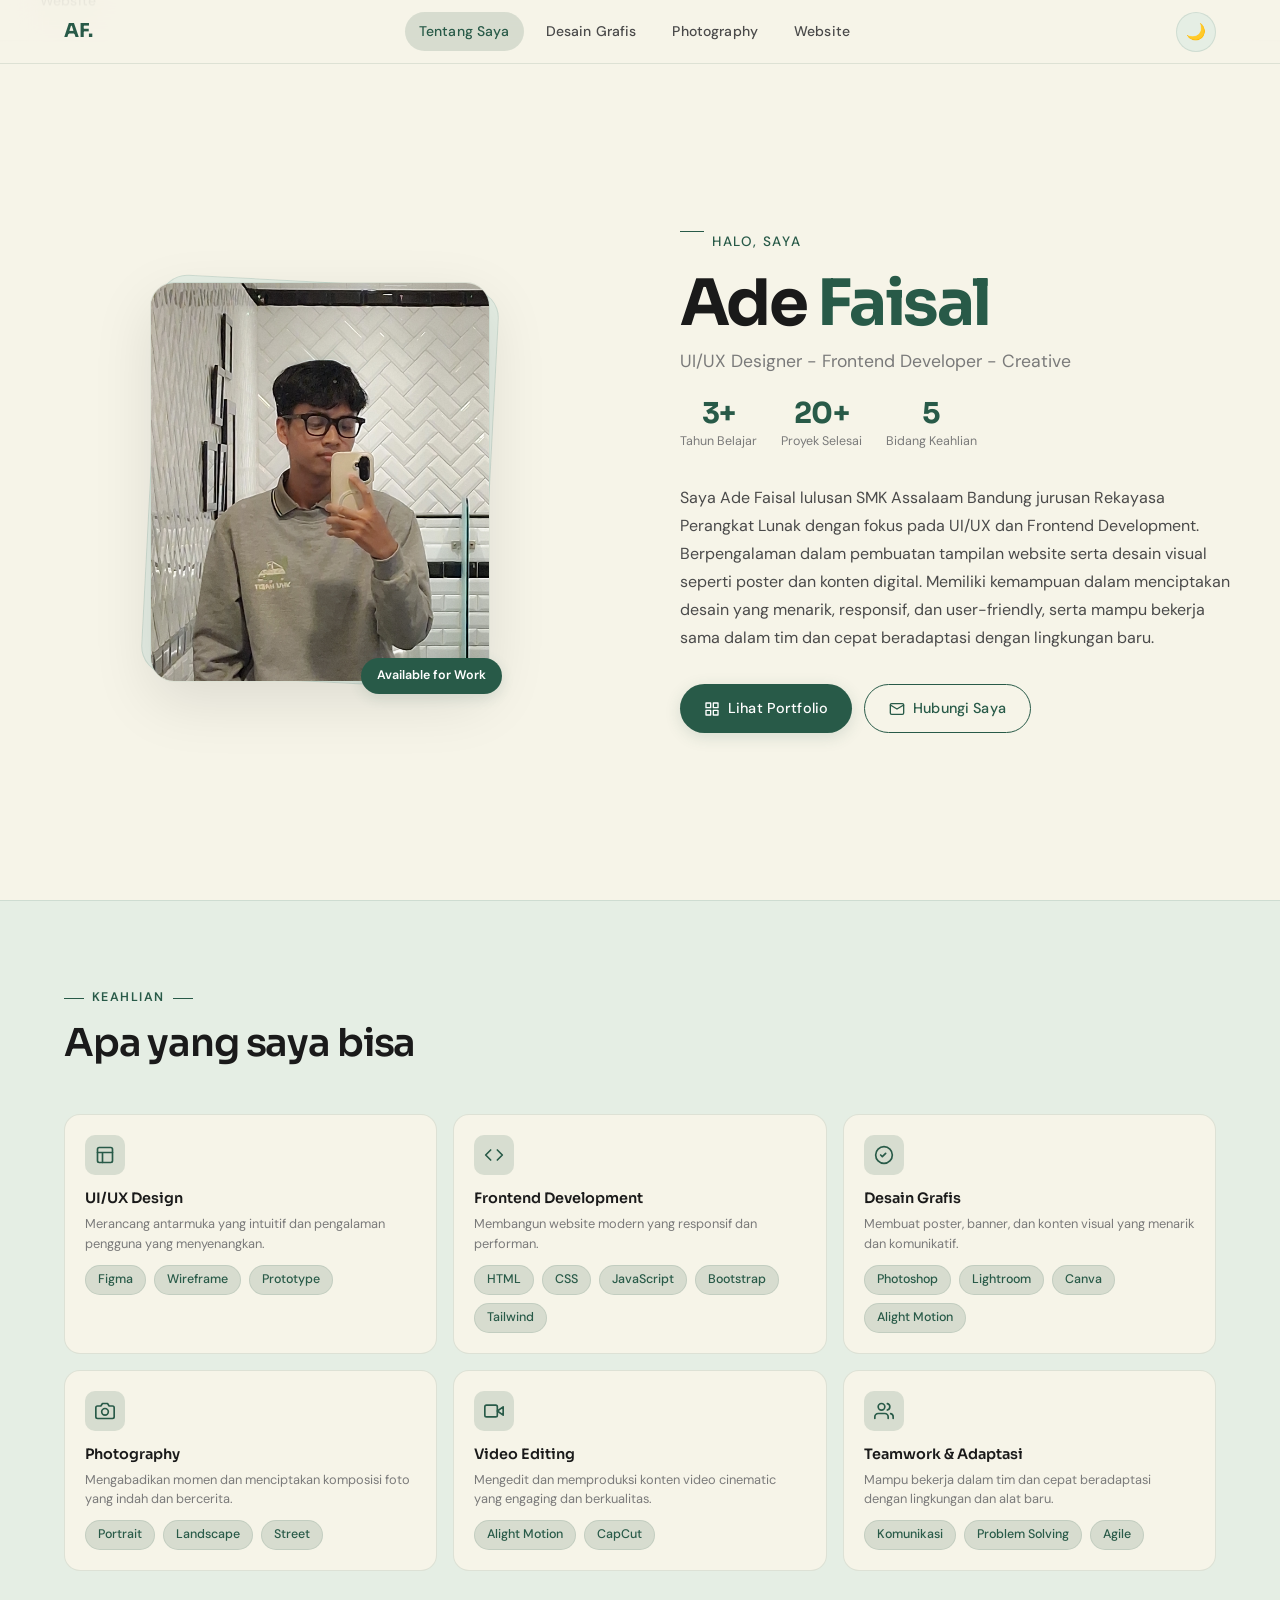
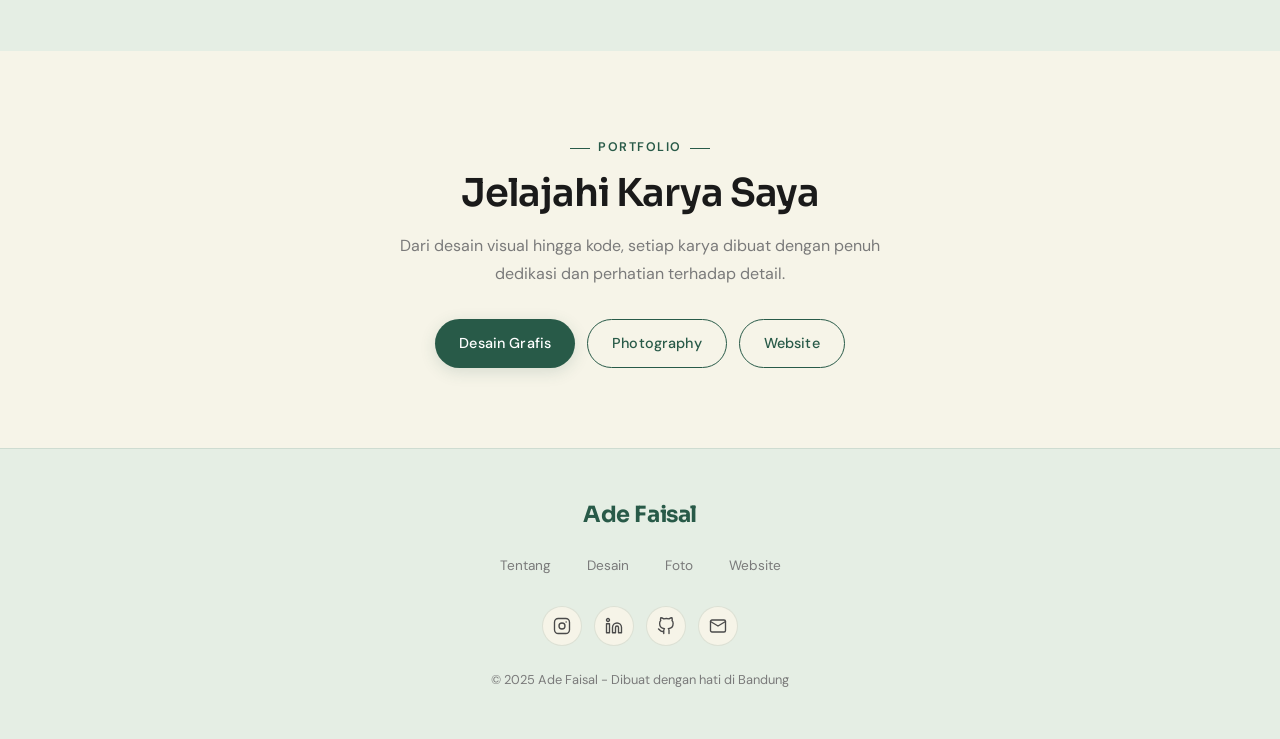
==== commit 9bc48e19: "versi 1.2" ====
--- a/index.html
+++ b/index.html
@@ -44,6 +44,7 @@
     <a class="nav-link active" href="index.html">Tentang Saya</a>
     <a class="nav-link" href="designku.html">Desain Grafis</a>
     <a class="nav-link" href="fotoku.html">Photography</a>
+    <a class="nav-link" href="websiteku.html">Website</a>
   </div>
 
   <div class="page active page-transition">
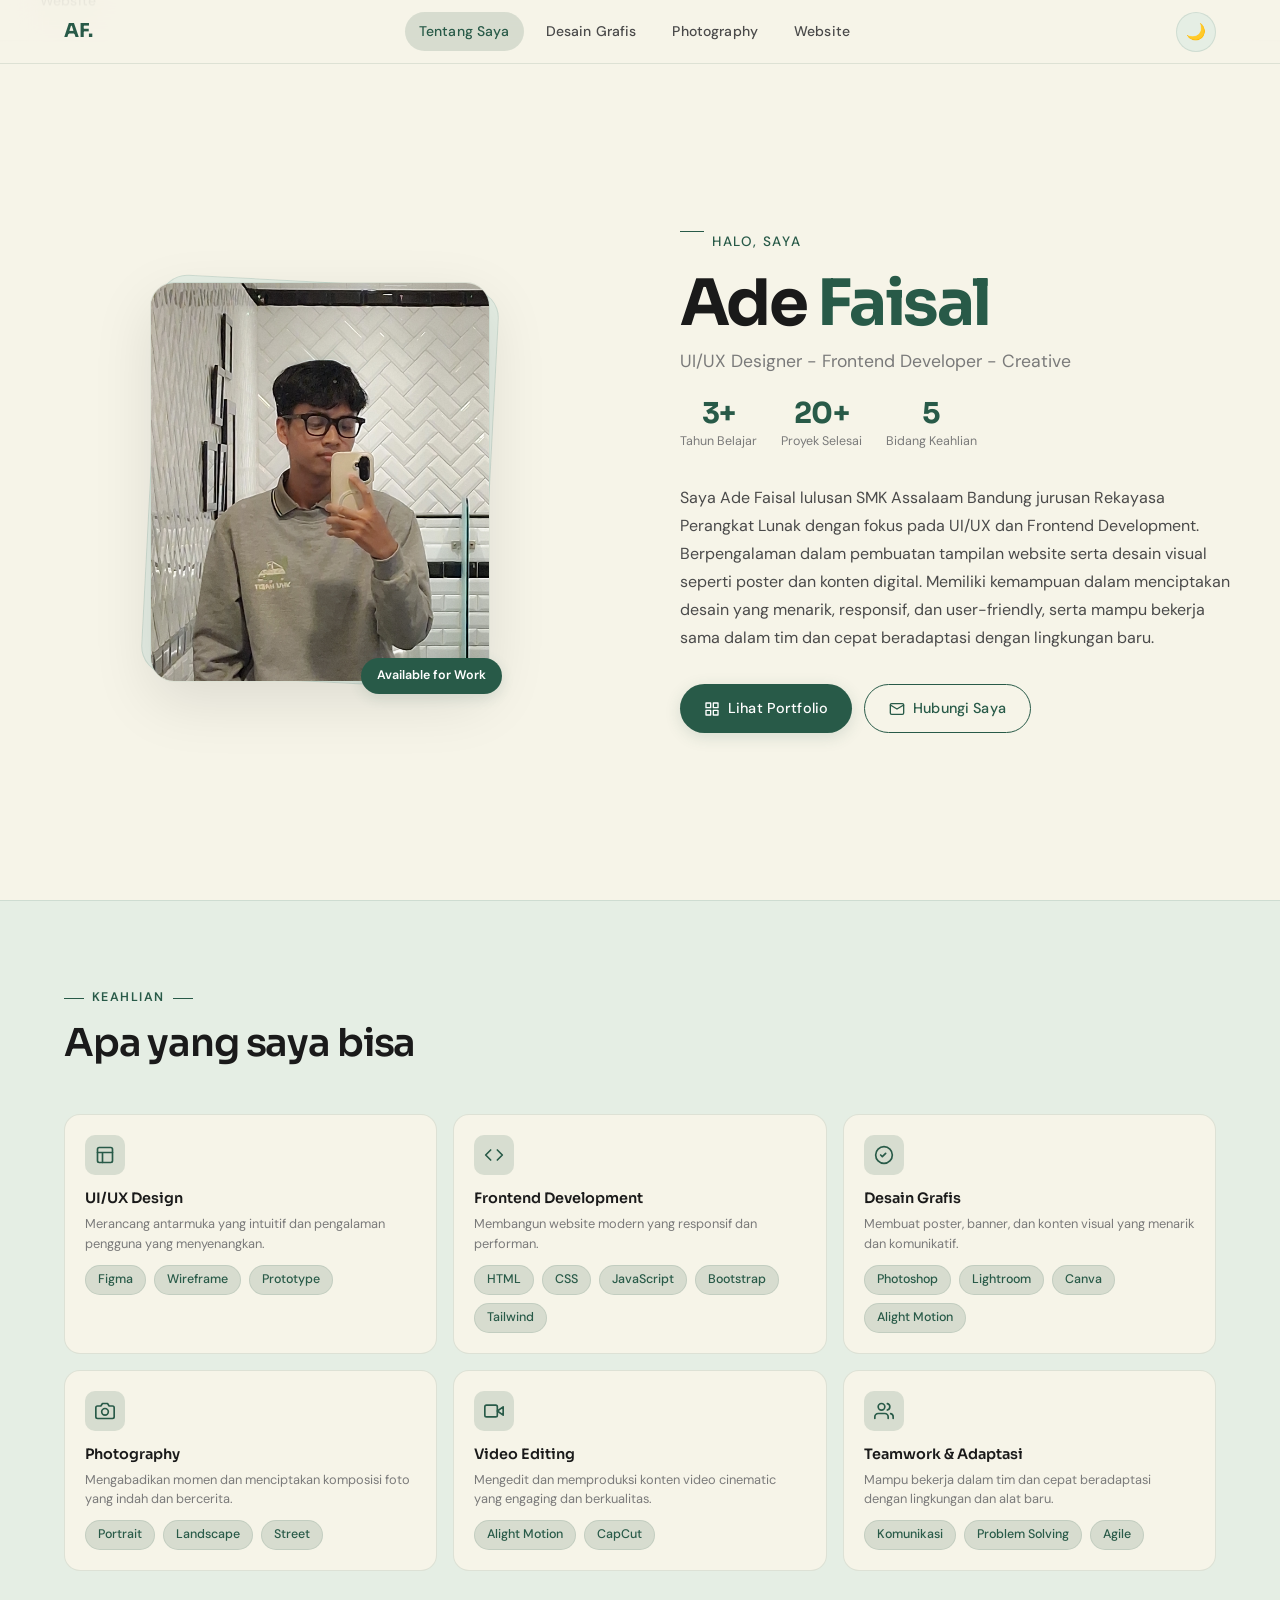
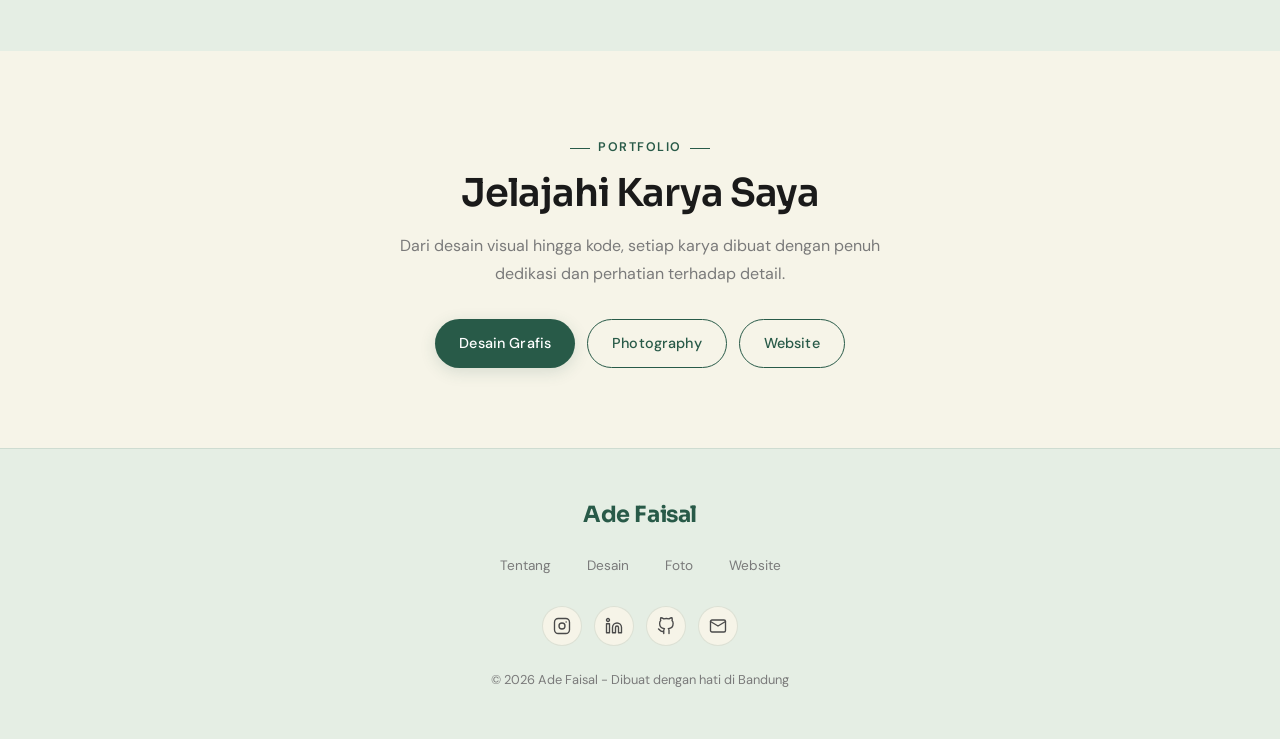
==== commit 0ec99eb4: "versi 1.2" ====
--- a/index.html
+++ b/index.html
@@ -237,7 +237,7 @@
           <svg width="18" height="18" viewBox="0 0 24 24" fill="none" stroke="currentColor" stroke-width="1.8" stroke-linecap="round" stroke-linejoin="round"><path d="M4 4h16c1.1 0 2 .9 2 2v12c0 1.1-.9 2-2 2H4c-1.1 0-2-.9-2-2V6c0-1.1.9-2 2-2z"/><polyline points="22,6 12,12 2,6"/></svg>
         </a>
       </div>
-      <p class="footer-copy">&copy; 2025 Ade Faisal - Dibuat dengan hati di Bandung</p>
+      <p class="footer-copy">&copy; 2026 Ade Faisal - Dibuat dengan hati di Bandung</p>
     </footer>
   </div>
 
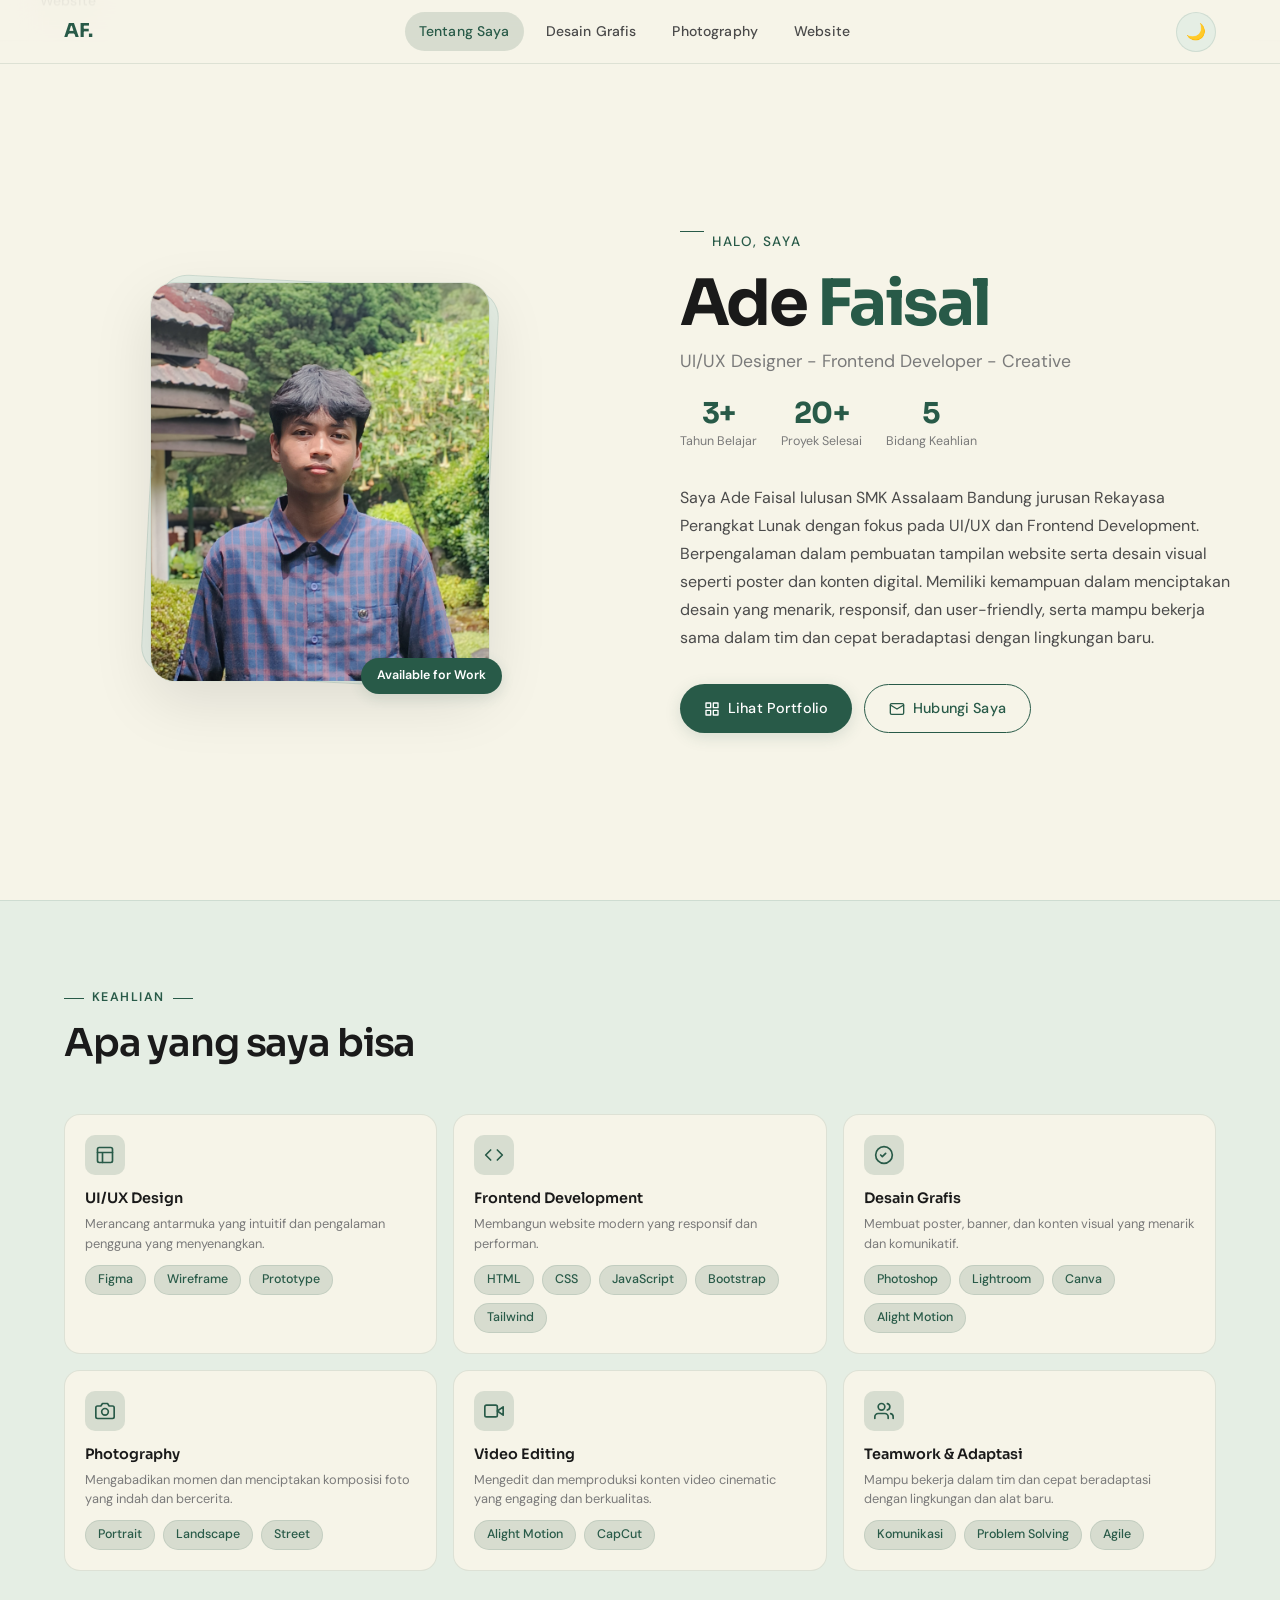
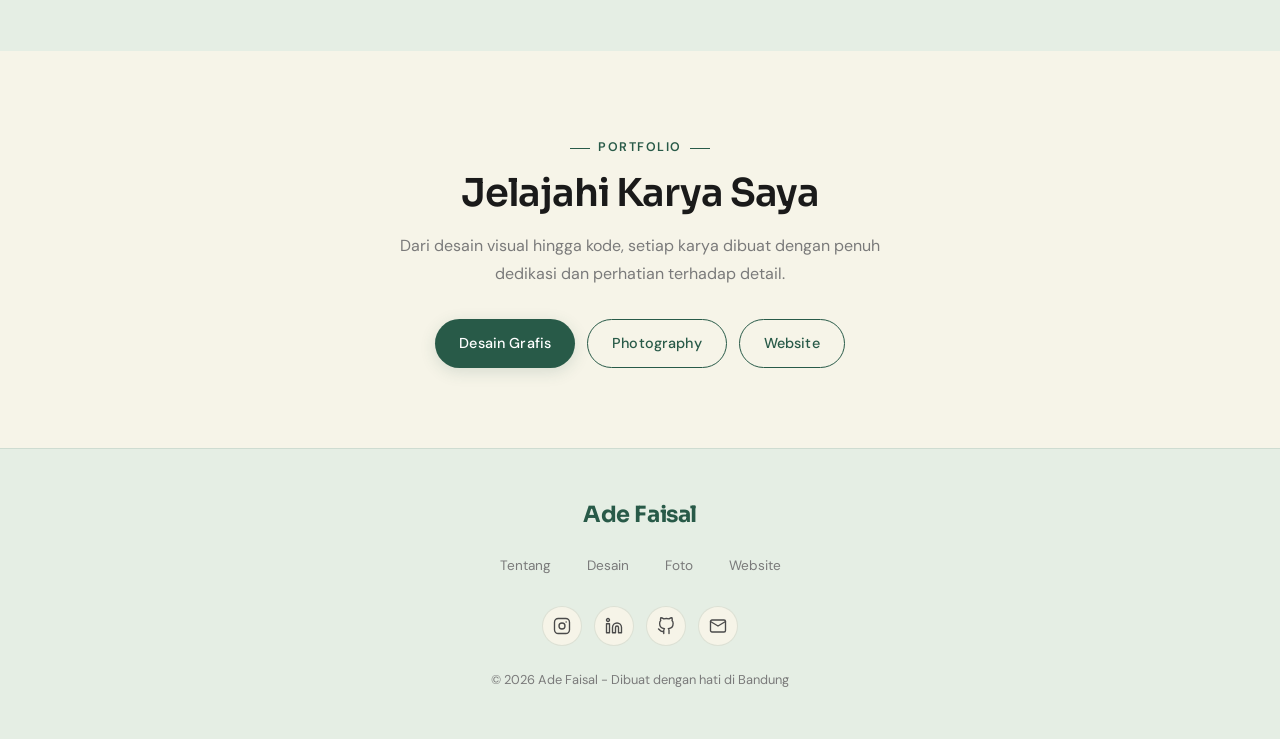
==== commit d82ff62a: "versi 1.2" ====
--- a/index.html
+++ b/index.html
@@ -55,7 +55,7 @@
             <div class="profile-photo-bg"></div>
             <div class="profile-photo">
               <div class="profile-photo-placeholder">
-                <img src="fotoku/ade/ade4.jpg" alt="Ade Faisal" class="profile-photo-img">
+                <img src="fotoku/ade/ade7.jpg" alt="Ade Faisal" class="profile-photo-img">
               </div>
             </div>
             <div class="profile-badge">Available for Work</div>
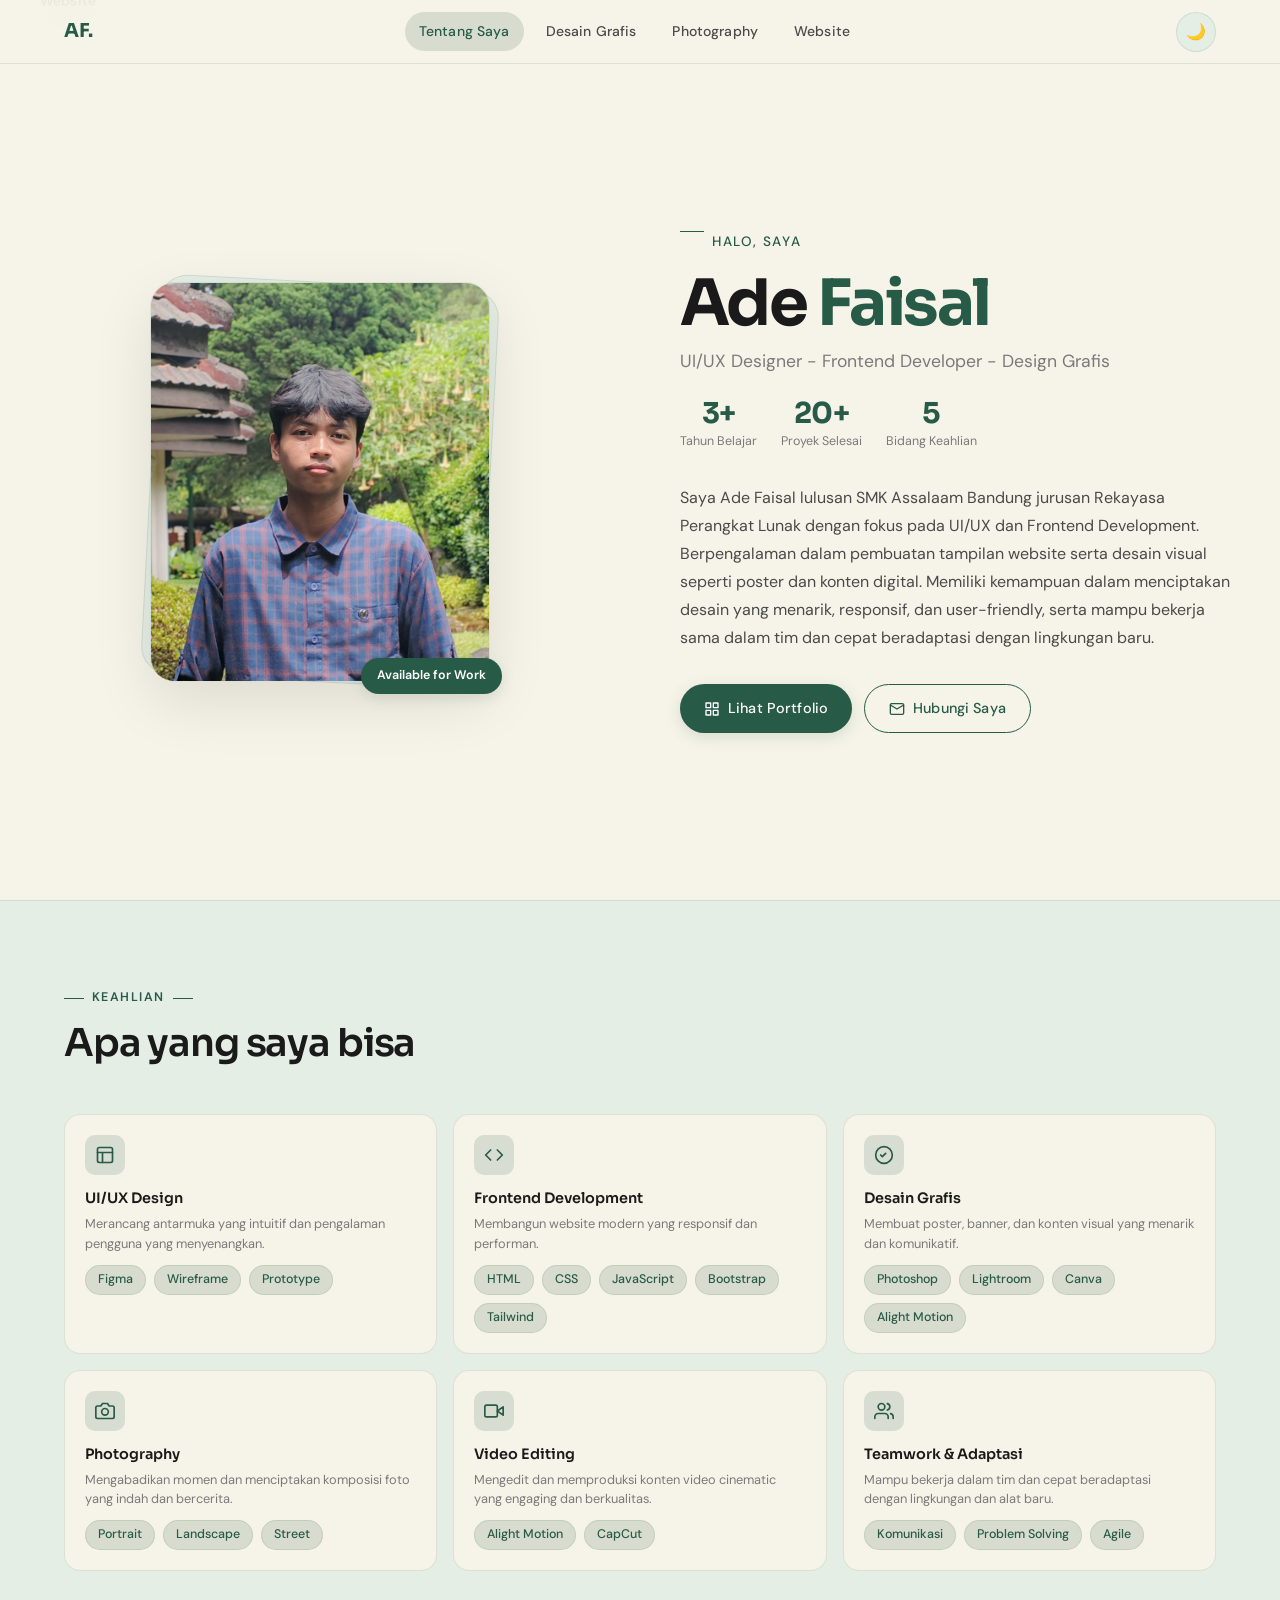
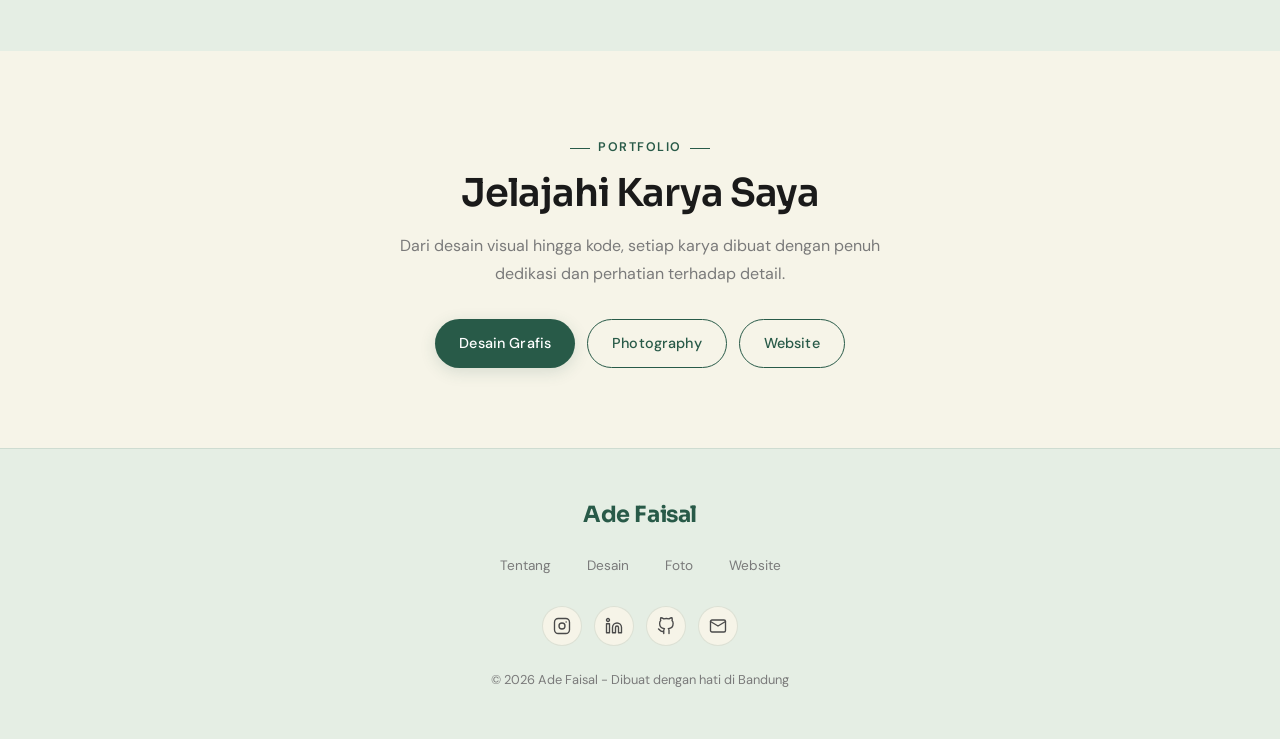
==== commit a2e96f9c: "update design" ====
--- a/index.html
+++ b/index.html
@@ -68,7 +68,7 @@
             Ade <span class="text-accent">Faisal</span>
           </h1>
           <p class="about-subtitle fade-in fade-in-delay-2">
-            UI/UX Designer - Frontend Developer - Creative
+            UI/UX Designer - Frontend Developer - Design Grafis
           </p>
 
           <div class="about-stats fade-in fade-in-delay-2">
@@ -227,7 +227,7 @@
         <a class="social-link" href="https://www.instagram.com/isaallajh/" target="_blank" rel="noopener" aria-label="Instagram">
           <svg width="18" height="18" viewBox="0 0 24 24" fill="none" stroke="currentColor" stroke-width="1.8" stroke-linecap="round" stroke-linejoin="round"><rect x="2" y="2" width="20" height="20" rx="5"/><circle cx="12" cy="12" r="4"/><circle cx="17.5" cy="6.5" r="1" fill="currentColor" stroke="none"/></svg>
         </a>
-        <a class="social-link" href="https://linkedin.com/" target="_blank" rel="noopener" aria-label="LinkedIn">
+        <a class="social-link" href="https://www.linkedin.com/in/ade-faisal-3b4306405/" target="_blank" rel="noopener" aria-label="LinkedIn">
           <svg width="18" height="18" viewBox="0 0 24 24" fill="none" stroke="currentColor" stroke-width="1.8" stroke-linecap="round" stroke-linejoin="round"><path d="M16 8a6 6 0 0 1 6 6v7h-4v-7a2 2 0 0 0-2-2 2 2 0 0 0-2 2v7h-4v-7a6 6 0 0 1 6-6z"/><rect x="2" y="9" width="4" height="12"/><circle cx="4" cy="4" r="2"/></svg>
         </a>
         <a class="social-link" href="https://github.com/isaall7" target="_blank" rel="noopener" aria-label="GitHub">
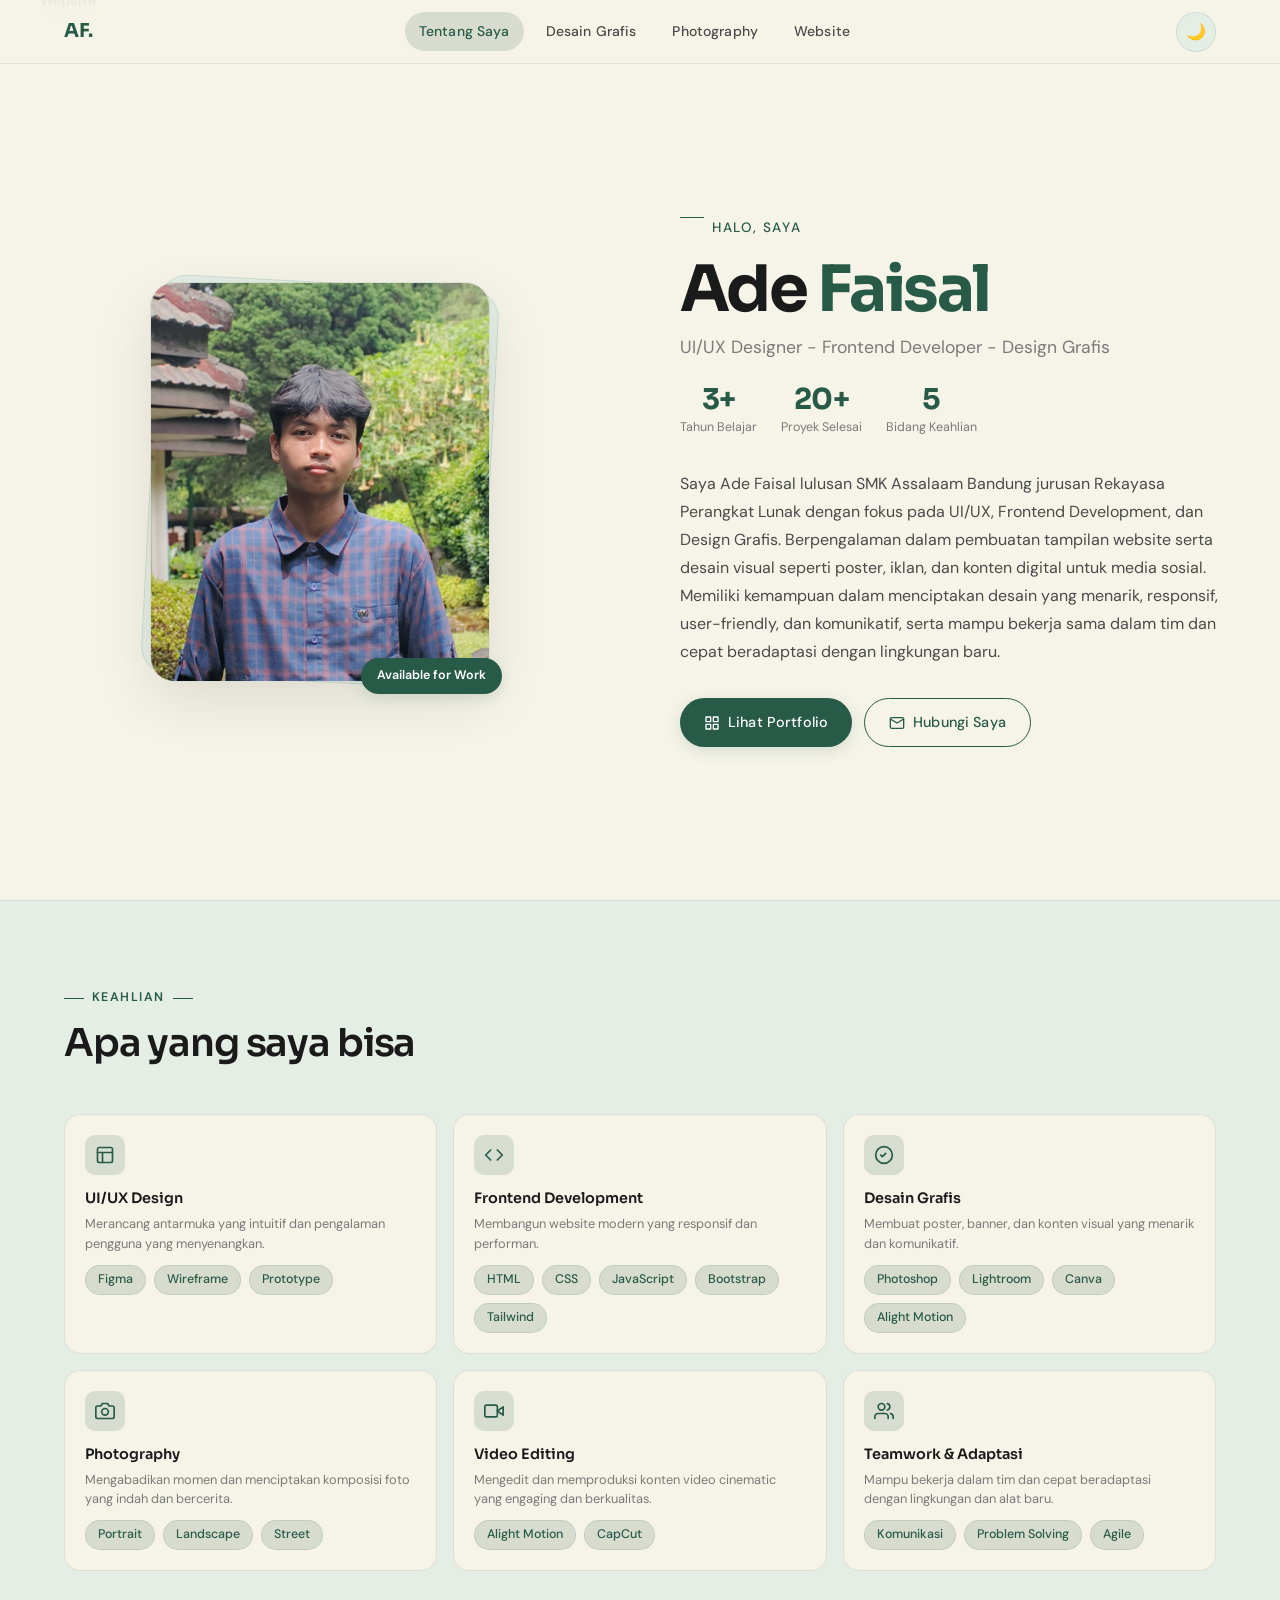
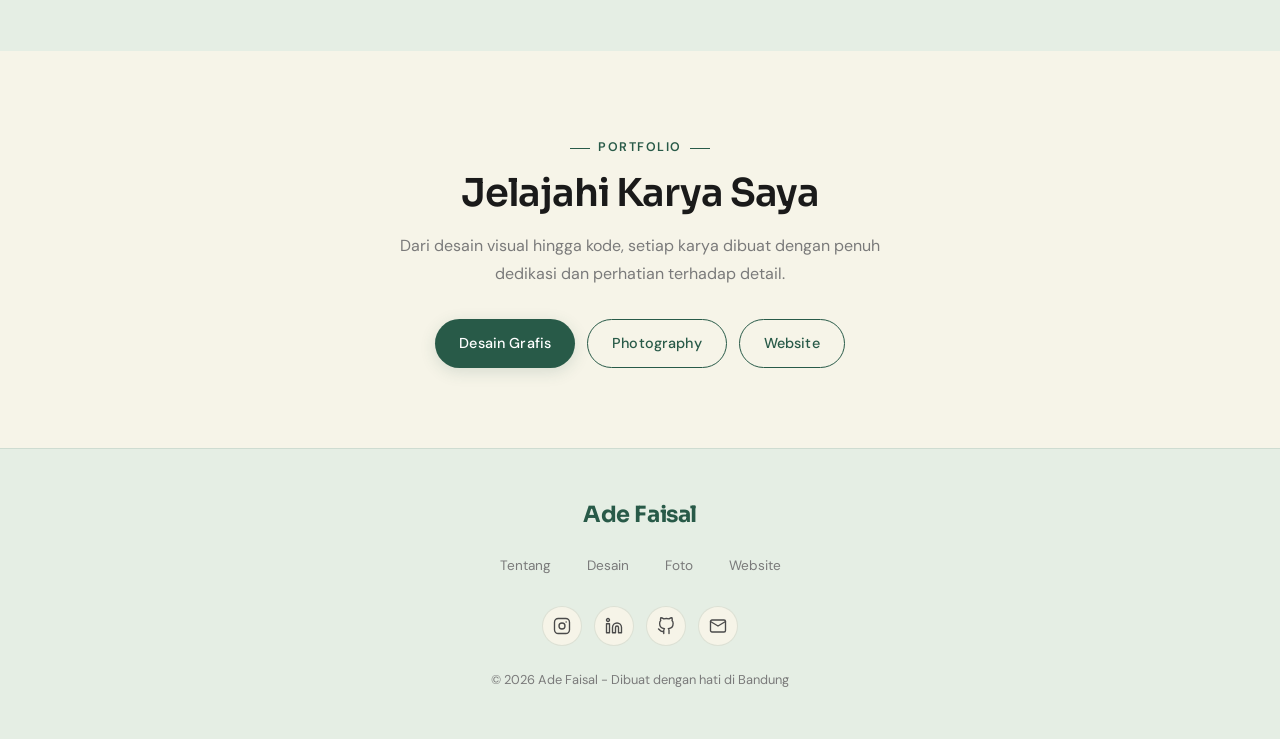
==== commit 40127e7a: "update" ====
--- a/index.html
+++ b/index.html
@@ -87,11 +87,12 @@
           </div>
 
           <p class="about-desc fade-in fade-in-delay-3">
-            Saya Ade Faisal lulusan SMK Assalaam Bandung jurusan Rekayasa Perangkat Lunak
-            dengan fokus pada UI/UX dan Frontend Development. Berpengalaman dalam pembuatan
-            tampilan website serta desain visual seperti poster dan konten digital. Memiliki
-            kemampuan dalam menciptakan desain yang menarik, responsif, dan user-friendly,
-            serta mampu bekerja sama dalam tim dan cepat beradaptasi dengan lingkungan baru.
+            Saya Ade Faisal lulusan SMK Assalaam Bandung jurusan Rekayasa Perangkat Lunak 
+            dengan fokus pada UI/UX, Frontend Development, dan Design Grafis. Berpengalaman 
+            dalam pembuatan tampilan website serta desain visual seperti poster, iklan, 
+            dan konten digital untuk media sosial. Memiliki kemampuan dalam menciptakan 
+            desain yang menarik, responsif, user-friendly, dan komunikatif, serta mampu 
+            bekerja sama dalam tim dan cepat beradaptasi dengan lingkungan baru.
           </p>
 
           <div class="about-cta fade-in fade-in-delay-4">
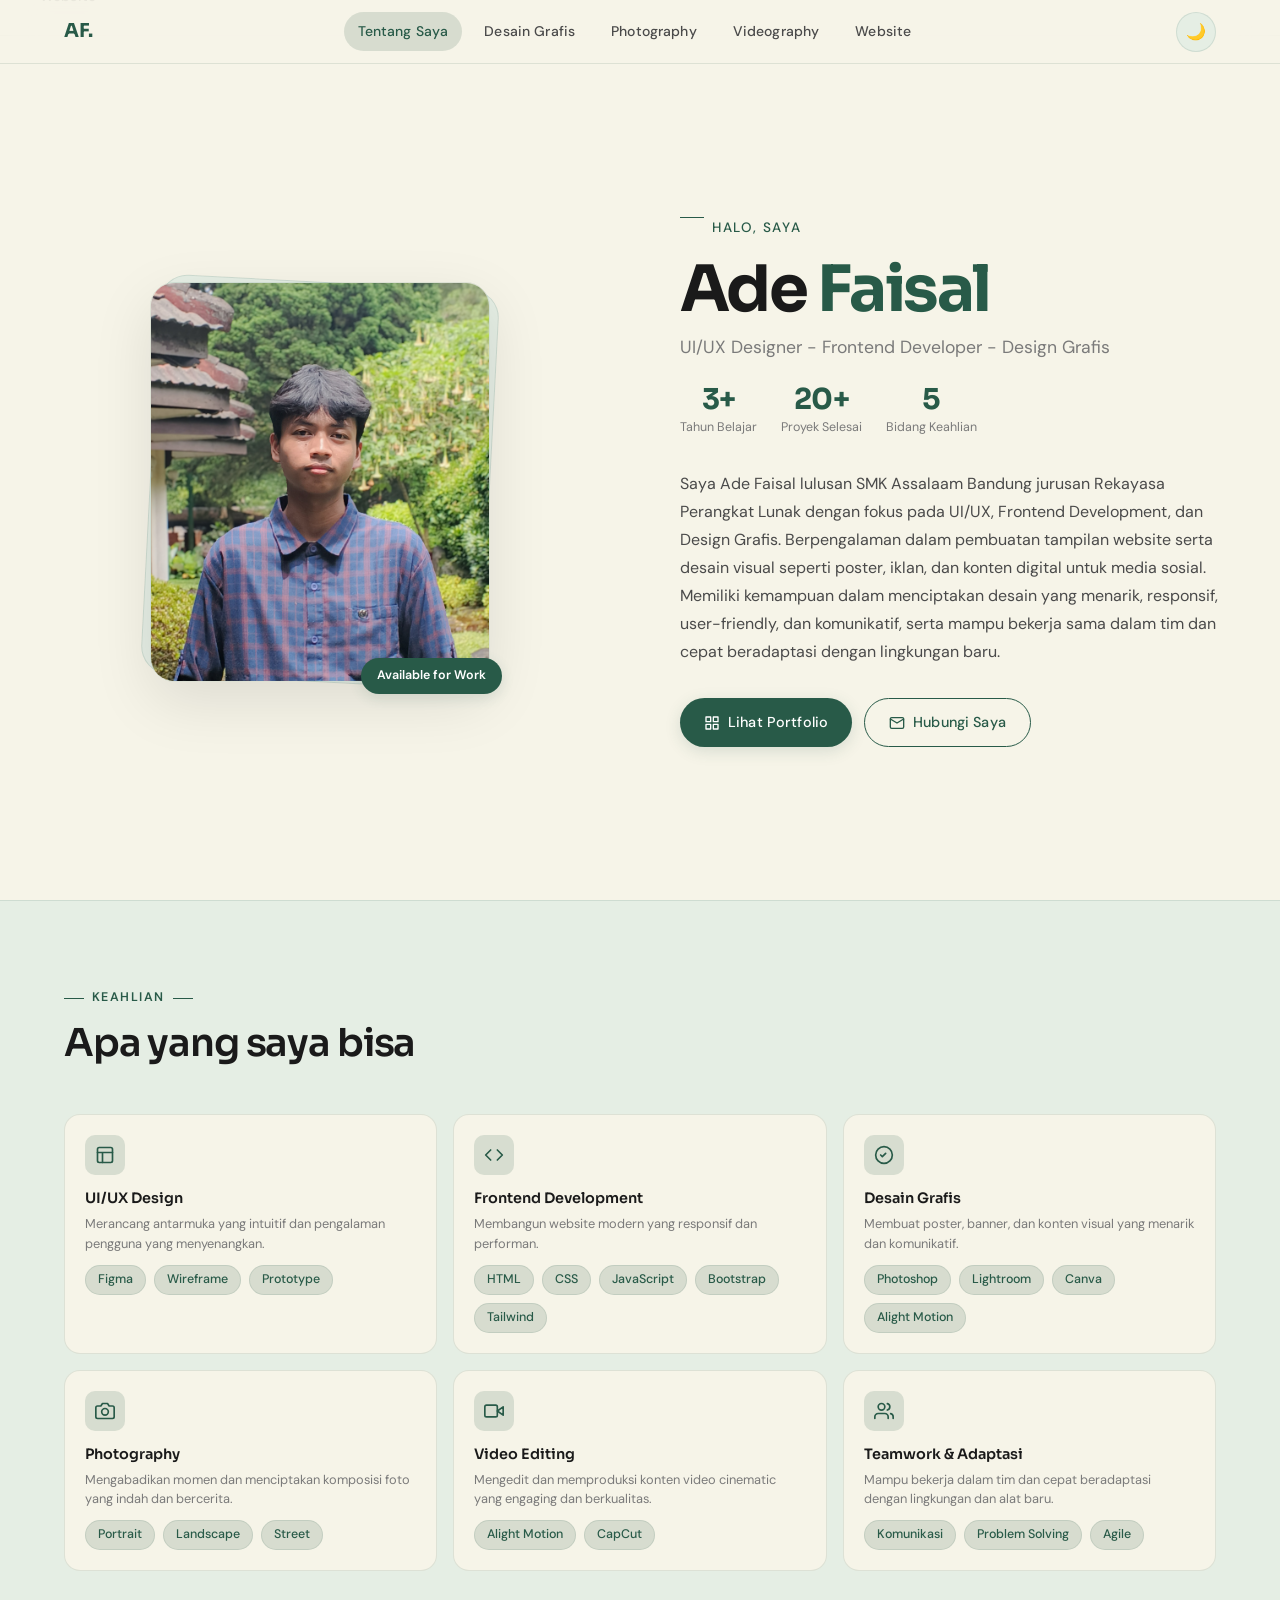
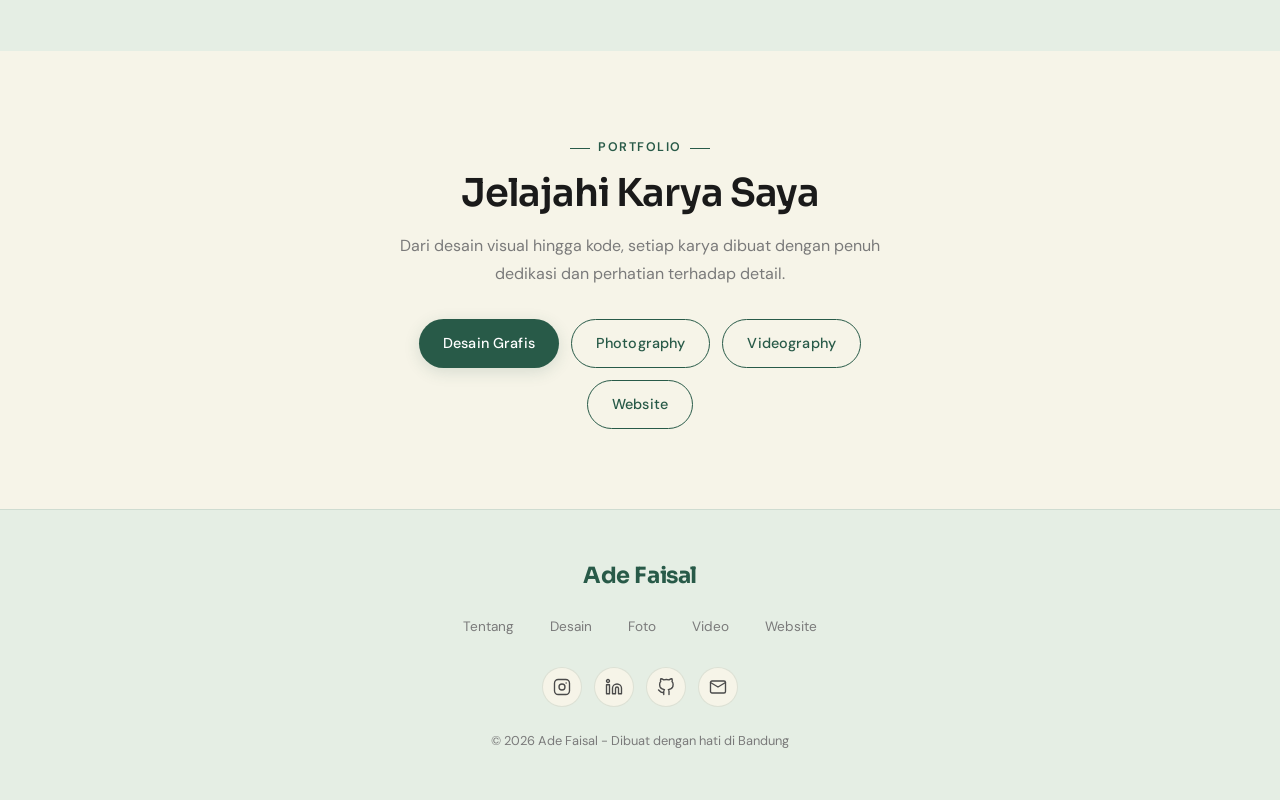
==== commit 0d4414c2: "porto video" ====
--- a/index.html
+++ b/index.html
@@ -28,6 +28,7 @@
         <a class="nav-link active" href="index.html">Tentang Saya</a>
         <a class="nav-link" href="designku.html">Desain Grafis</a>
         <a class="nav-link" href="fotoku.html">Photography</a>
+        <a class="nav-link" href="videoku.html">Videography</a>
         <a class="nav-link" href="websiteku.html">Website</a>
       </div>
 
@@ -44,6 +45,7 @@
     <a class="nav-link active" href="index.html">Tentang Saya</a>
     <a class="nav-link" href="designku.html">Desain Grafis</a>
     <a class="nav-link" href="fotoku.html">Photography</a>
+    <a class="nav-link" href="videoku.html">Videography</a>
     <a class="nav-link" href="websiteku.html">Website</a>
   </div>
 
@@ -211,6 +213,7 @@
         <div style="display:flex;gap:12px;justify-content:center;flex-wrap:wrap;">
           <a class="btn btn-primary" href="designku.html">Desain Grafis</a>
           <a class="btn btn-outline" href="fotoku.html">Photography</a>
+          <a class="btn btn-outline" href="videoku.html">Videography</a>
           <a class="btn btn-outline" href="websiteku.html">Website</a>
         </div>
       </div>
@@ -222,6 +225,7 @@
         <a class="active" href="index.html">Tentang</a>
         <a href="designku.html">Desain</a>
         <a href="fotoku.html">Foto</a>
+        <a href="videoku.html">Video</a>
         <a href="websiteku.html">Website</a>
       </nav>
       <div class="social-links">
--- a/style.css
+++ b/style.css
@@ -1103,6 +1103,49 @@
   font-size: 0.78rem;
 }
 
+.video-drive-card {
+  display: block;
+  color: inherit;
+}
+
+.drive-thumb {
+  position: absolute;
+  inset: 0;
+  padding: 24px;
+  border-style: solid;
+  background:
+    linear-gradient(135deg, rgba(66,133,244,0.16), transparent 34%),
+    linear-gradient(225deg, rgba(52,168,83,0.16), transparent 34%),
+    var(--bg-secondary);
+}
+
+.drive-icon {
+  width: 46px;
+  height: 46px;
+  border-radius: 12px;
+  display: flex;
+  align-items: center;
+  justify-content: center;
+  background: var(--accent);
+  color: #fff;
+  font-family: 'Sora', sans-serif;
+  font-weight: 700;
+  font-size: 1.2rem;
+  box-shadow: 0 8px 22px var(--accent-glow);
+}
+
+.drive-title {
+  font-family: 'Sora', sans-serif;
+  font-weight: 600;
+  color: var(--text-primary);
+  text-align: center;
+}
+
+.drive-subtitle {
+  color: var(--text-muted);
+  text-align: center;
+}
+
 /* ─── Tooltip ────────────────────────────────────────────────── */
 [data-tooltip] {
   position: relative;
